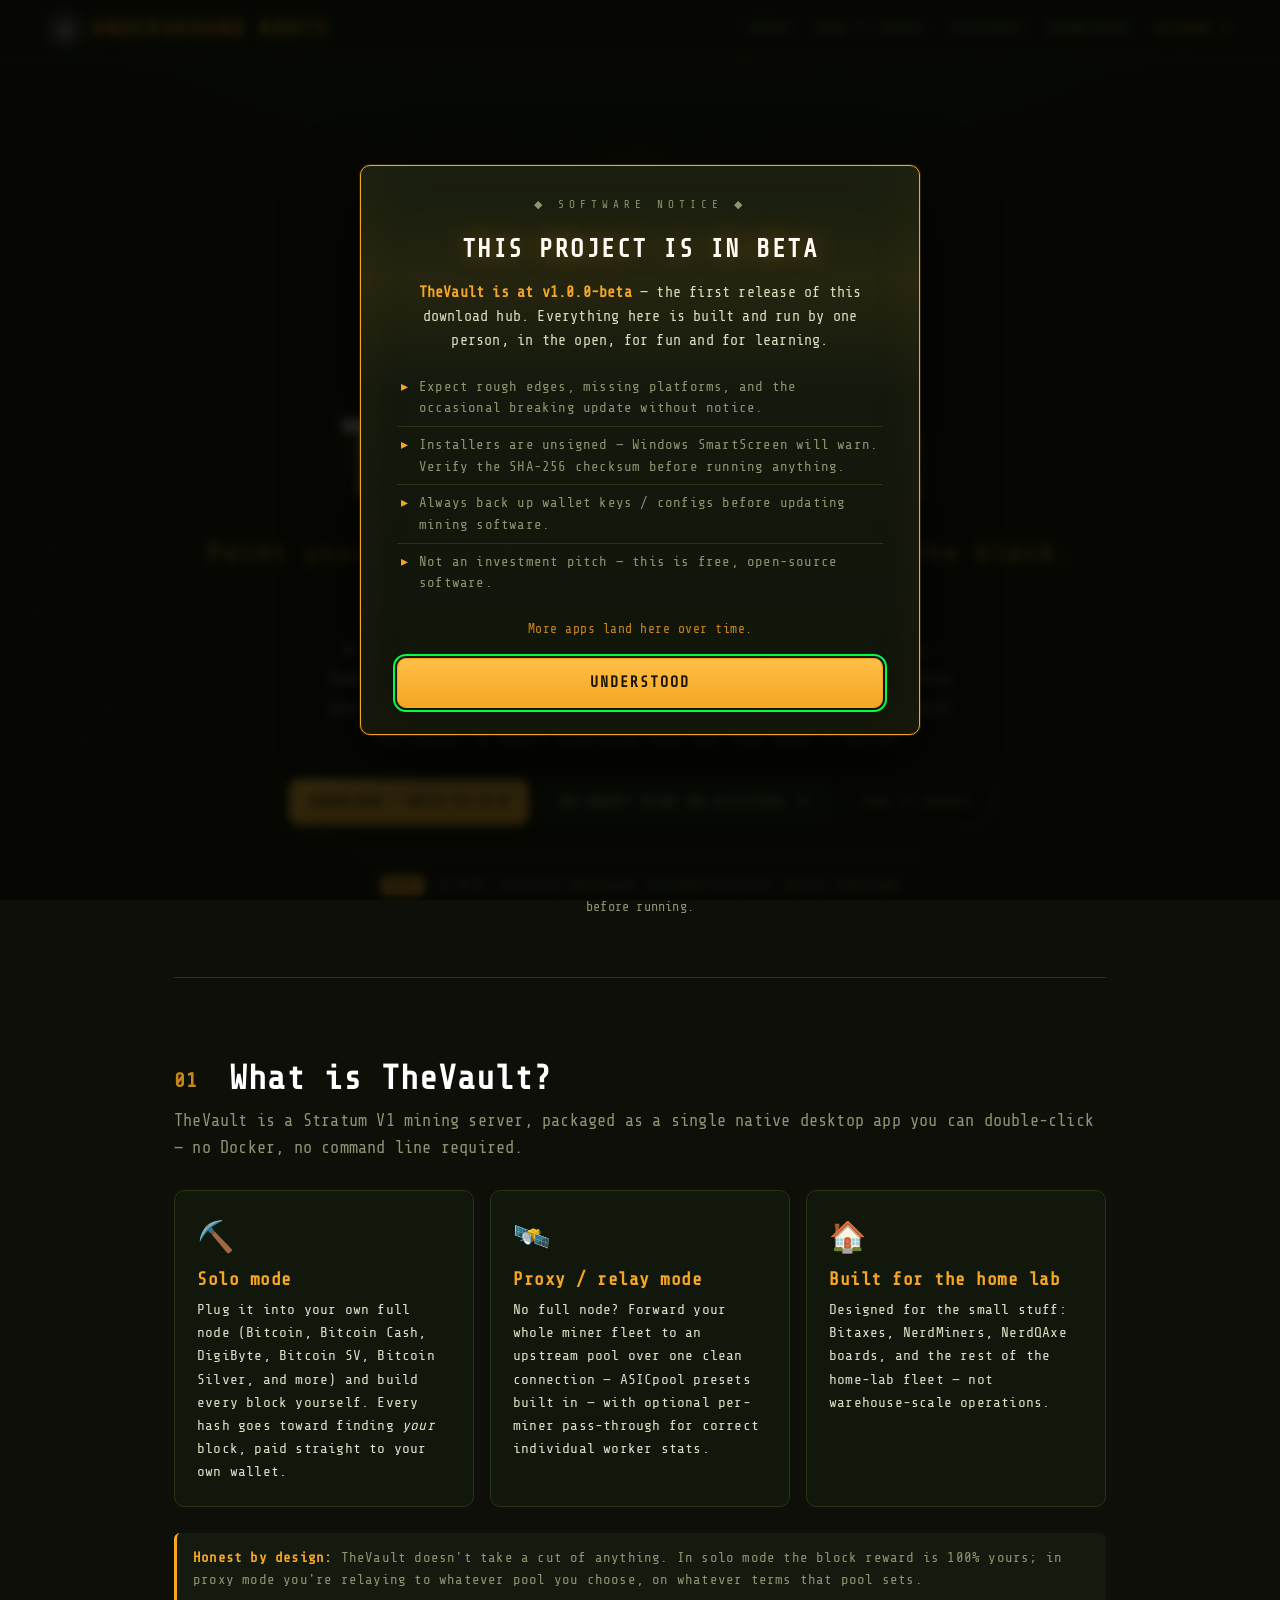
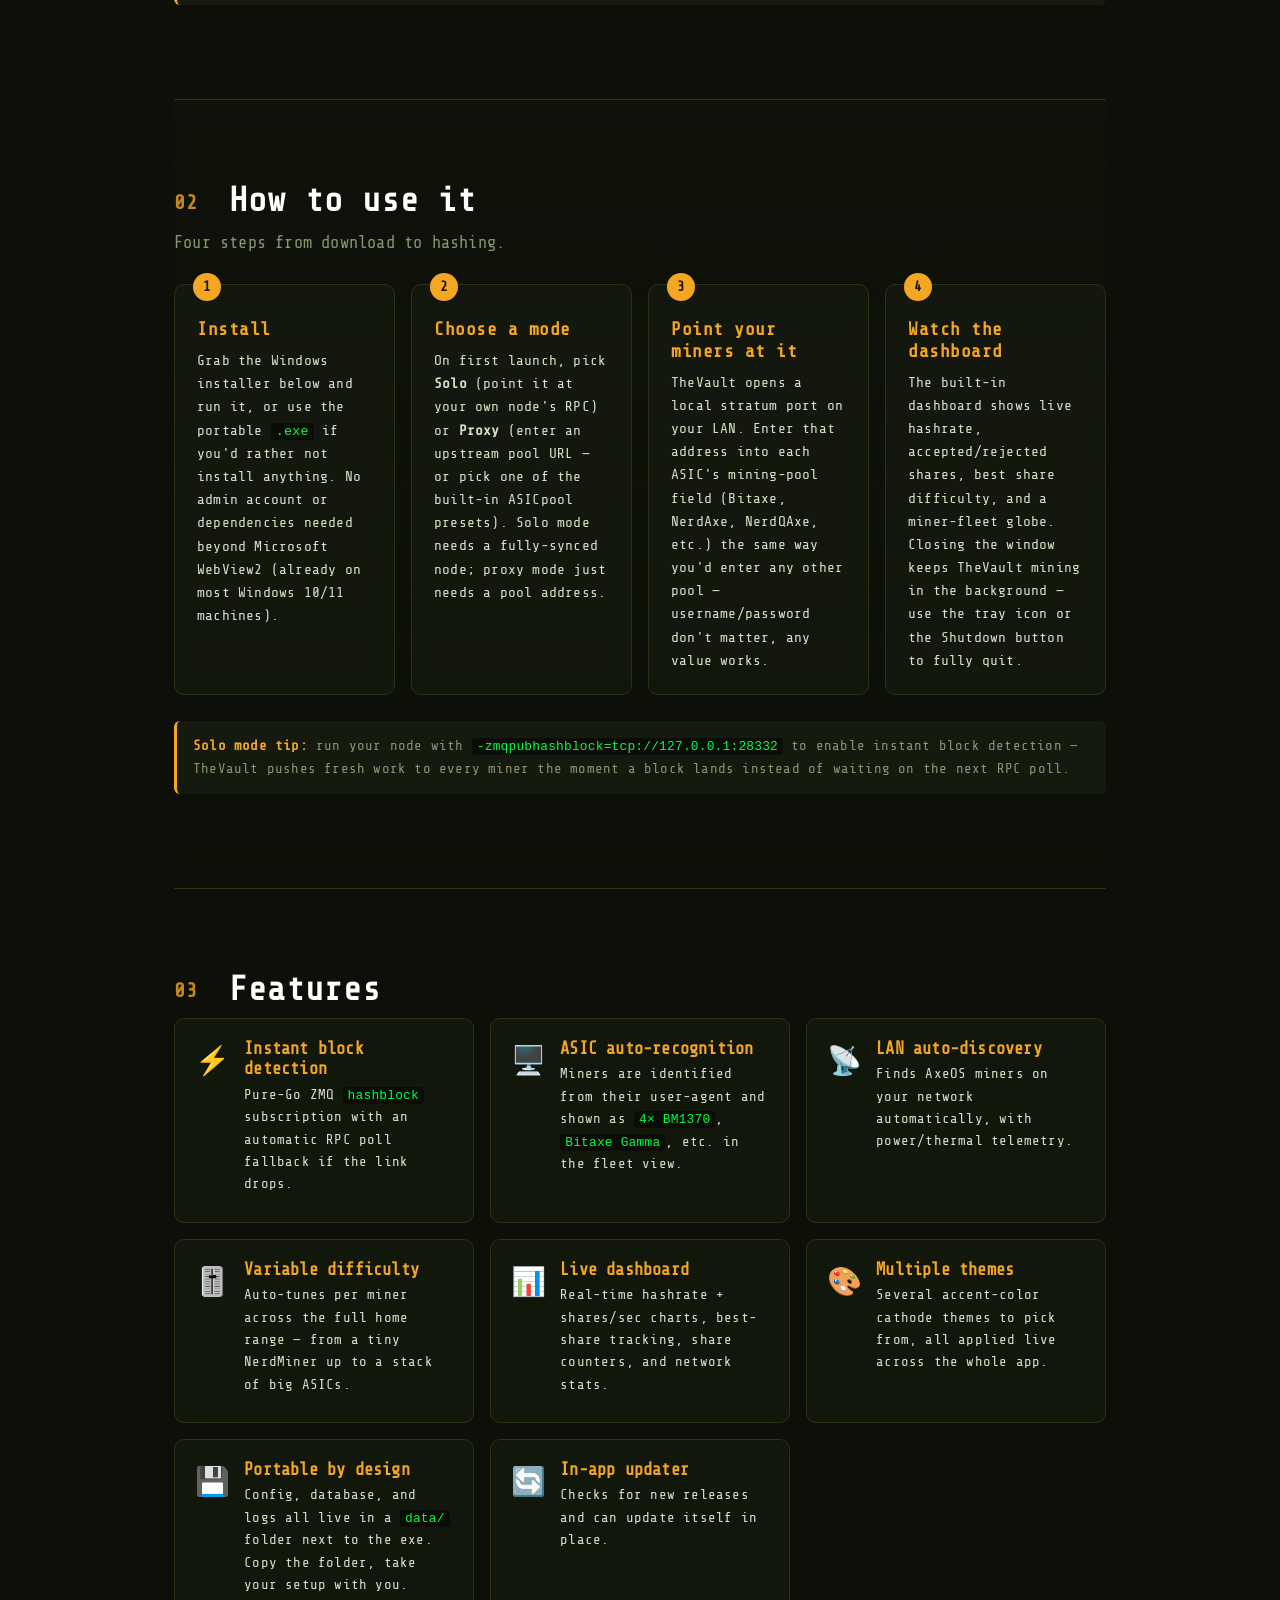
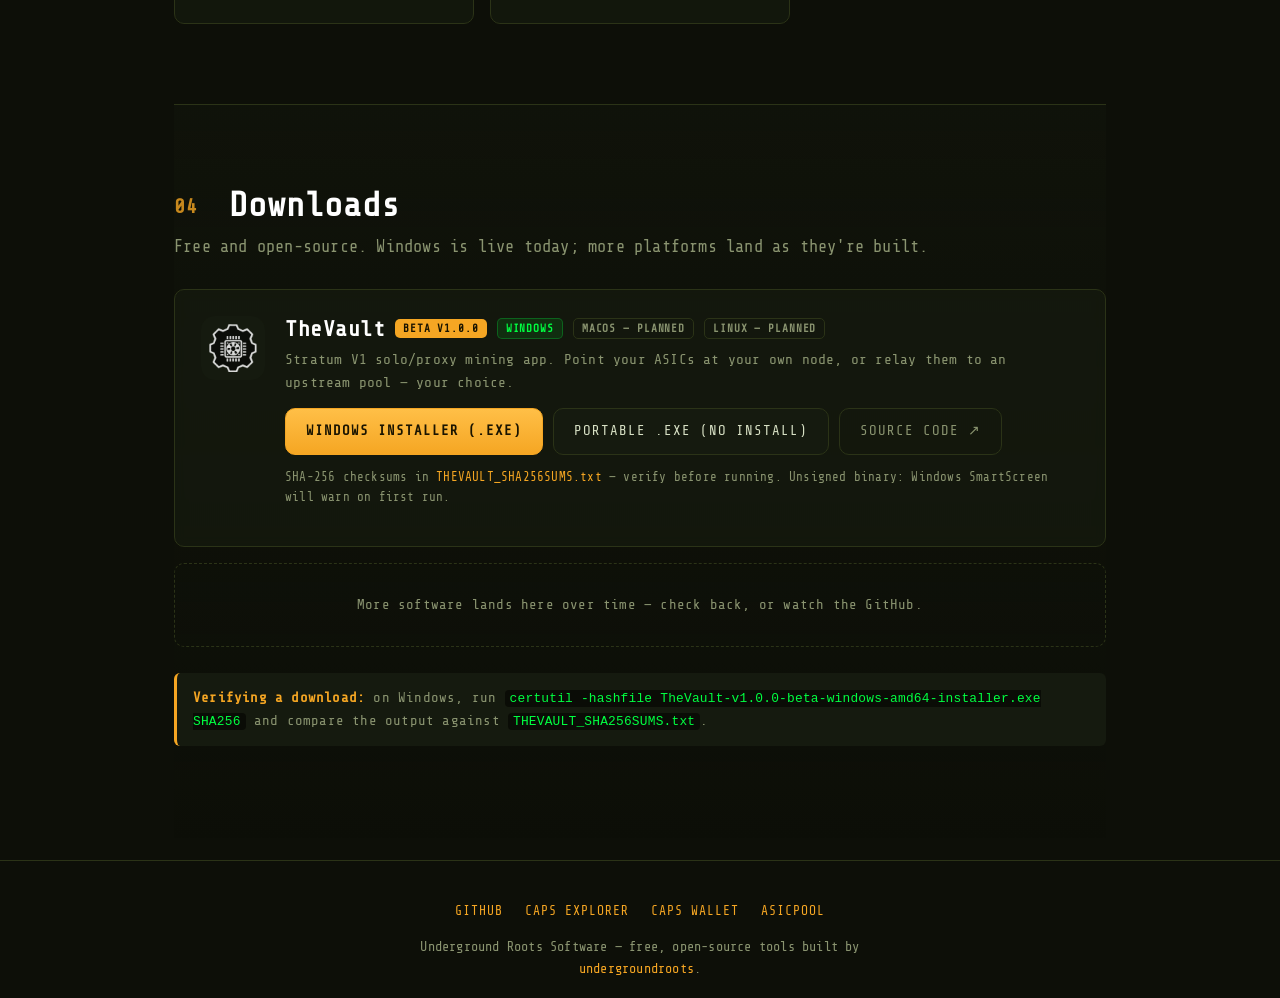
==== index.html @ bcfad276 "Add footer visit counter" ====
<!doctype html>
<html lang="en">
<head>
<meta charset="utf-8">
<meta name="viewport" content="width=device-width, initial-scale=1">
<meta name="color-scheme" content="dark">
<title>TheVault — Free Solo &amp; Proxy Bitcoin Mining Software | Underground Roots</title>
<meta name="description" content="TheVault is a free, open-source Stratum V1 mining app for Bitcoin, Bitcoin Cash, DigiByte &amp; more. Mine solo against your own node or relay to a pool — no fees, no custody. Windows download, Beta v1.0.0.">
<meta name="keywords" content="bitcoin mining software, solo mining app, stratum server, ASIC mining software, bitaxe mining pool, proxy mining, open source miner, TheVault, GoVault, Underground Roots">
<meta name="author" content="Shae Jones Thomson">
<meta name="robots" content="index, follow, max-image-preview:large">
<link rel="canonical" href="https://vault.undergroundroots.ca/">
<meta name="theme-color" content="#0d0f08">

<!-- Open Graph -->
<meta property="og:site_name" content="Underground Roots Software">
<meta property="og:title" content="TheVault — Free Solo &amp; Proxy Bitcoin Mining Software">
<meta property="og:description" content="Point your ASICs at your own node, or relay to an upstream pool. Free, open-source, no fees. Download for Windows — Beta v1.0.0.">
<meta property="og:type" content="website">
<meta property="og:url" content="https://vault.undergroundroots.ca/">
<meta property="og:image" content="https://vault.undergroundroots.ca/assets/thevault-logo.png">
<meta property="og:image:width" content="512">
<meta property="og:image:height" content="512">
<meta property="og:image:alt" content="TheVault app logo">
<meta property="og:locale" content="en_US">

<!-- Twitter -->
<meta name="twitter:card" content="summary">
<meta name="twitter:title" content="TheVault — Free Solo &amp; Proxy Bitcoin Mining Software">
<meta name="twitter:description" content="Point your ASICs at your own node, or relay to an upstream pool. Free, open-source, no fees. Beta v1.0.0.">
<meta name="twitter:image" content="https://vault.undergroundroots.ca/assets/thevault-logo.png">

<link rel="icon" type="image/x-icon" href="/assets/thevault-favicon.ico">
<link rel="apple-touch-icon" href="/assets/thevault-logo.png">
<link rel="stylesheet" href="/assets/style.css?v=202611162143">

<script type="application/ld+json">
{
  "@context": "https://schema.org",
  "@graph": [
    {
      "@type": "WebSite",
      "@id": "https://vault.undergroundroots.ca/#website",
      "url": "https://vault.undergroundroots.ca/",
      "name": "Underground Roots Software",
      "description": "Free, open-source desktop software built by Shae Jones Thomson.",
      "publisher": { "@id": "https://vault.undergroundroots.ca/#person" }
    },
    {
      "@type": "Person",
      "@id": "https://vault.undergroundroots.ca/#person",
      "name": "Shae Jones Thomson",
      "url": "https://github.com/ShaeOJ"
    },
    {
      "@type": "SoftwareApplication",
      "name": "TheVault",
      "applicationCategory": "UtilitiesApplication",
      "operatingSystem": "Windows",
      "softwareVersion": "1.0.0-beta",
      "description": "A free, open-source Stratum V1 mining server for solo or proxy Bitcoin-family mining. Point your ASICs at your own full node, or relay them to an upstream pool.",
      "url": "https://vault.undergroundroots.ca/#downloads",
      "downloadUrl": "https://vault.undergroundroots.ca/downloads/TheVault-v1.0.0-beta-windows-amd64-installer.exe",
      "image": "https://vault.undergroundroots.ca/assets/thevault-logo.png",
      "author": { "@id": "https://vault.undergroundroots.ca/#person" },
      "offers": {
        "@type": "Offer",
        "price": "0",
        "priceCurrency": "USD"
      }
    }
  ]
}
</script>
<style>
  /* ── Software-hub additions (app cards, version badges, platform pills) ── */
  .app-card {
    display: grid; grid-template-columns: auto 1fr; gap: 20px;
    background: rgba(21,26,15,.78); -webkit-backdrop-filter: blur(6px); backdrop-filter: blur(6px);
    border: 1px solid var(--line); border-radius: var(--radius); padding: 26px;
  }
  .app-card:hover { border-color: var(--amber); }
  .app-logo { width: 64px; height: 64px; border-radius: 14px; background: var(--panel); padding: 8px; }
  .app-head { display: flex; flex-wrap: wrap; align-items: center; gap: 10px; margin-bottom: 6px; }
  .app-head h3 { margin: 0; color: #fff; font-size: 22px; letter-spacing: .5px; }
  .badge { display: inline-block; font: 700 11px/1 var(--mono); letter-spacing: .08em; text-transform: uppercase;
    padding: 4px 8px; border-radius: 5px; }
  .badge-beta { color: #1a1400; background: var(--amber); }
  .badge-plat { color: var(--green); background: rgba(0,255,65,.1); border: 1px solid rgba(0,255,65,.25); }
  .badge-soon { color: var(--muted); background: transparent; border: 1px solid var(--line); }
  .app-tagline { color: var(--muted); font-size: 14.5px; margin: 0 0 14px; }
  .app-dl { display: flex; flex-wrap: wrap; gap: 10px; margin-bottom: 12px; }
  .app-meta { font-size: 12.5px; color: var(--muted); }
  .app-meta code { font-size: 11.5px; }
  .more-soon { text-align: center; color: var(--muted); font-size: 14px; padding: 30px 20px;
    border: 1px dashed var(--line); border-radius: var(--radius); }
  .steps-grid { display: grid; grid-template-columns: repeat(auto-fit, minmax(220px, 1fr)); gap: 16px; counter-reset: step; }
  .steps-grid .card { counter-increment: step; position: relative; padding-top: 34px; }
  .steps-grid .card::before {
    content: counter(step); position: absolute; top: -12px; left: 18px; width: 28px; height: 28px;
    border-radius: 50%; background: var(--amber); color: #1a1400; font: 700 14px/28px var(--mono);
    text-align: center;
  }
</style>
</head>
<body>
<canvas id="bgfx" aria-hidden="true"></canvas>
<div class="scanlines" aria-hidden="true"></div>

<header class="site-nav">
  <a class="brand" href="#top"><img src="/assets/thevault-logo.png" alt="" width="34" height="34"><span>UNDERGROUND ROOTS</span></a>
  <nav>
    <a href="#about">About</a>
    <a href="#howto">How it works</a>
    <a href="#features">Features</a>
    <a href="#downloads">Downloads</a>
    <a class="ext" href="https://github.com/ShaeOJ">GitHub ↗</a>
  </nav>
</header>

<main id="top">

  <section class="hero">
    <img class="hero-logo" src="/assets/thevault-logo.png" alt="TheVault logo" width="200" height="200">
    <h1>TheVault</h1>
    <p class="tag">Point your machinery at your own node. Keep the block. Keep the reward.</p>
    <p class="sub">A free, open-source desktop app for solo or proxy Bitcoin-family mining — no middlemen, no custody, no pool fees unless you want them. This is the first release on Underground Roots Software, a small download hub for the apps I build.</p>
    <div class="cta">
      <a class="btn primary" href="#downloads">Download — Beta v1.0.0</a>
      <a class="btn" href="https://asicpool.space">No node? Mine on ASICpool ↗</a>
      <a class="btn ghost" href="#howto">How it works</a>
    </div>
    <p class="honest"><span class="badge badge-beta">BETA</span>&nbsp; v1.0.0 — actively developed, unsigned binaries, verify checksums before running.</p>
  </section>

  <section id="about" class="band">
    <h2><span class="num">01</span> What is TheVault?</h2>
    <p class="lead">TheVault is a Stratum V1 mining server, packaged as a single native desktop app you can double-click — no Docker, no command line required.</p>
    <div class="pillars">
      <div class="card">
        <div class="ico">⛏️</div>
        <h3>Solo mode</h3>
        <p>Plug it into your own full node (Bitcoin, Bitcoin Cash, DigiByte, Bitcoin SV, Bitcoin Silver, and more) and build every block yourself. Every hash goes toward finding <i>your</i> block, paid straight to your own wallet.</p>
      </div>
      <div class="card">
        <div class="ico">🛰️</div>
        <h3>Proxy / relay mode</h3>
        <p>No full node? Forward your whole miner fleet to an upstream pool over one clean connection — ASICpool presets built in — with optional per-miner pass-through for correct individual worker stats.</p>
      </div>
      <div class="card">
        <div class="ico">🏠</div>
        <h3>Built for the home lab</h3>
        <p>Designed for the small stuff: Bitaxes, NerdMiners, NerdQAxe boards, and the rest of the home-lab fleet — not warehouse-scale operations.</p>
      </div>
    </div>
    <p class="note"><b>Honest by design:</b> TheVault doesn't take a cut of anything. In solo mode the block reward is 100% yours; in proxy mode you're relaying to whatever pool you choose, on whatever terms that pool sets.</p>
  </section>

  <section id="howto" class="band alt">
    <h2><span class="num">02</span> How to use it</h2>
    <p class="lead">Four steps from download to hashing.</p>
    <div class="steps-grid">
      <div class="card">
        <h3>Install</h3>
        <p>Grab the Windows installer below and run it, or use the portable <code>.exe</code> if you'd rather not install anything. No admin account or dependencies needed beyond Microsoft WebView2 (already on most Windows 10/11 machines).</p>
      </div>
      <div class="card">
        <h3>Choose a mode</h3>
        <p>On first launch, pick <b>Solo</b> (point it at your own node's RPC) or <b>Proxy</b> (enter an upstream pool URL — or pick one of the built-in ASICpool presets). Solo mode needs a fully-synced node; proxy mode just needs a pool address.</p>
      </div>
      <div class="card">
        <h3>Point your miners at it</h3>
        <p>TheVault opens a local stratum port on your LAN. Enter that address into each ASIC's mining-pool field (Bitaxe, NerdAxe, NerdQAxe, etc.) the same way you'd enter any other pool — username/password don't matter, any value works.</p>
      </div>
      <div class="card">
        <h3>Watch the dashboard</h3>
        <p>The built-in dashboard shows live hashrate, accepted/rejected shares, best share difficulty, and a miner-fleet globe. Closing the window keeps TheVault mining in the background — use the tray icon or the Shutdown button to fully quit.</p>
      </div>
    </div>
    <p class="note"><b>Solo mode tip:</b> run your node with <code>-zmqpubhashblock=tcp://127.0.0.1:28332</code> to enable instant block detection — TheVault pushes fresh work to every miner the moment a block lands instead of waiting on the next RPC poll.</p>
  </section>

  <section id="features" class="band">
    <h2><span class="num">03</span> Features</h2>
    <div class="dl-grid">
      <div class="dl"><div class="dl-ico">⚡</div><div><h3>Instant block detection</h3><p>Pure-Go ZMQ <code>hashblock</code> subscription with an automatic RPC poll fallback if the link drops.</p></div></div>
      <div class="dl"><div class="dl-ico">🖥️</div><div><h3>ASIC auto-recognition</h3><p>Miners are identified from their user-agent and shown as <code>4× BM1370</code>, <code>Bitaxe Gamma</code>, etc. in the fleet view.</p></div></div>
      <div class="dl"><div class="dl-ico">📡</div><div><h3>LAN auto-discovery</h3><p>Finds AxeOS miners on your network automatically, with power/thermal telemetry.</p></div></div>
      <div class="dl"><div class="dl-ico">🎚️</div><div><h3>Variable difficulty</h3><p>Auto-tunes per miner across the full home range — from a tiny NerdMiner up to a stack of big ASICs.</p></div></div>
      <div class="dl"><div class="dl-ico">📊</div><div><h3>Live dashboard</h3><p>Real-time hashrate + shares/sec charts, best-share tracking, share counters, and network stats.</p></div></div>
      <div class="dl"><div class="dl-ico">🎨</div><div><h3>Multiple themes</h3><p>Several accent-color cathode themes to pick from, all applied live across the whole app.</p></div></div>
      <div class="dl"><div class="dl-ico">💾</div><div><h3>Portable by design</h3><p>Config, database, and logs all live in a <code>data/</code> folder next to the exe. Copy the folder, take your setup with you.</p></div></div>
      <div class="dl"><div class="dl-ico">🔄</div><div><h3>In-app updater</h3><p>Checks for new releases and can update itself in place.</p></div></div>
    </div>
  </section>

  <section id="downloads" class="band alt">
    <h2><span class="num">04</span> Downloads</h2>
    <p class="lead">Free and open-source. Windows is live today; more platforms land as they're built.</p>

    <div class="app-card">
      <img class="app-logo" src="/assets/thevault-logo.png" alt="">
      <div>
        <div class="app-head">
          <h3>TheVault</h3>
          <span class="badge badge-beta">Beta v1.0.0</span>
          <span class="badge badge-plat">Windows</span>
          <span class="badge badge-soon">macOS — planned</span>
          <span class="badge badge-soon">Linux — planned</span>
        </div>
        <p class="app-tagline">Stratum V1 solo/proxy mining app. Point your ASICs at your own node, or relay them to an upstream pool — your choice.</p>
        <div class="app-dl">
          <a class="btn primary" href="/downloads/TheVault-v1.0.0-beta-windows-amd64-installer.exe">Windows Installer (.exe)</a>
          <a class="btn" href="/downloads/TheVault-v1.0.0-beta-windows-amd64-portable.exe">Portable .exe (no install)</a>
          <a class="btn ghost" href="https://github.com/ShaeOJ/GoVault">Source code ↗</a>
        </div>
        <p class="app-meta">SHA-256 checksums in <a href="/downloads/THEVAULT_SHA256SUMS.txt">THEVAULT_SHA256SUMS.txt</a> — verify before running. Unsigned binary: Windows SmartScreen will warn on first run.</p>
      </div>
    </div>

    <div class="more-soon" style="margin-top:16px;">More software lands here over time — check back, or watch the GitHub.</div>

    <p class="note"><b>Verifying a download:</b> on Windows, run <code>certutil -hashfile TheVault-v1.0.0-beta-windows-amd64-installer.exe SHA256</code> and compare the output against <code>THEVAULT_SHA256SUMS.txt</code>.</p>
  </section>

</main>

<footer class="site-foot">
  <div class="foot-links">
    <a href="https://github.com/ShaeOJ">GitHub</a>
    <a href="https://caps.undergroundroots.ca">Caps Explorer</a>
    <a href="https://wallet.undergroundroots.ca">Caps Wallet</a>
    <a href="https://asicpool.space">ASICpool</a>
  </div>
  <p>Underground Roots Software — free, open-source tools built by <a href="https://undergroundroots.ca">undergroundroots</a>.</p>
  <p class="muted" id="visitCount" style="font-size:12px; margin-top:6px;">&bull;</p>
</footer>
<script src="/assets/bgfx.js?v=202611162143" defer></script>
<script src="/assets/beta-notice.js?v=202611162143" defer></script>
<script src="/assets/asicpool-notice.js?v=202611162143" defer></script>
<script src="/assets/visit-counter.js?v=202611172238" defer></script>
</body>
</html>
---- assets/style.css ----
@font-face {
  font-family: 'Share Tech Mono';
  src: url('/assets/sharetechmono.woff2') format('woff2');
  font-weight: 400; font-style: normal; font-display: swap;
}

:root {
  --bg: #0d0f08;
  --bg2: #11140b;
  --panel: #151a0f;
  --line: #2b3317;
  --fg: #d7e0c4;
  --muted: #8a9470;
  --amber: #f5a623;
  --amber-dim: #c9861b;
  --accent-rgb: 245, 166, 35; /* drives the #bgfx lattice tint */
  --green: #00ff41;
  --radius: 10px;
  --mono: 'Share Tech Mono', ui-monospace, 'Cascadia Code', Consolas, monospace;
}

* { box-sizing: border-box; }
html { scroll-behavior: smooth; }
body {
  margin: 0;
  /* base colour only — the gradient wash lives on ::before UNDER #bgfx so the
     lattice animation stays visible across the whole page */
  background: var(--bg);
  color: var(--fg);
  font-family: var(--mono);
  line-height: 1.6;
  letter-spacing: .2px;
  -webkit-font-smoothing: antialiased;
}
a { color: var(--amber); text-decoration: none; }
a:hover { color: var(--amber-dim); text-decoration: underline; }
code { color: var(--green); background: #0a0c06; padding: 1px 5px; border-radius: 4px; font-size: .92em; }
h1, h2, h3 { line-height: 1.2; }

/* gradient wash sits UNDER the lattice canvas */
body::before {
  content: ""; position: fixed; inset: 0; z-index: -1; pointer-events: none;
  background: radial-gradient(1100px 600px at 50% -200px, #1a2010 0%, transparent 70%);
}

/* background FX lattice (drifting nodes + hash pulses + block builds) */
#bgfx { position: fixed; inset: 0; width: 100%; height: 100%; z-index: 0; pointer-events: none; }

/* page sections sit above the canvas; keep their fills translucent so the
   lattice reads through the whole page rather than only behind the nav */
.site-nav, main { position: relative; z-index: 1; }

/* faint CRT scanlines */
.scanlines {
  position: fixed; inset: 0; pointer-events: none; z-index: 2; opacity: .35;
  background: repeating-linear-gradient(to bottom, rgba(0,0,0,0) 0 2px, rgba(0,0,0,.25) 2px 3px);
  mix-blend-mode: multiply;
}

/* nav */
.site-nav {
  position: sticky; top: 0; z-index: 3;
  display: flex; align-items: center; justify-content: space-between;
  gap: 18px; padding: 12px clamp(16px, 5vw, 48px);
  background: rgba(13,15,8,.82); backdrop-filter: blur(8px);
  border-bottom: 1px solid var(--line);
}
.brand { display: flex; align-items: center; gap: 10px; color: var(--amber); font-size: 20px; font-weight: 700; letter-spacing: 3px; }
.brand:hover { text-decoration: none; }
.site-nav nav { display: flex; gap: clamp(10px, 2vw, 26px); flex-wrap: wrap; font-size: 14px; }
.site-nav nav a { color: var(--muted); letter-spacing: 1px; text-transform: uppercase; }
.site-nav nav a:hover { color: var(--green); text-decoration: none; }
.site-nav .ext { color: var(--amber); }

main { max-width: 980px; margin: 0 auto; padding: 0 clamp(16px, 5vw, 24px); position: relative; z-index: 1; }

/* hero */
.hero { text-align: center; padding: clamp(48px, 10vw, 110px) 0 60px; }
.hero-logo { width: clamp(140px, 30vw, 210px); height: auto; filter: drop-shadow(0 0 24px rgba(245,166,35,.35)); animation: float 6s ease-in-out infinite; }
@keyframes float { 0%,100% { transform: translateY(0); } 50% { transform: translateY(-10px); } }
.hero h1 { font-size: clamp(52px, 13vw, 104px); margin: 14px 0 0; letter-spacing: clamp(6px, 3vw, 20px); color: #fff; text-shadow: 0 0 30px rgba(245,166,35,.45); }
.hero .tag { font-size: clamp(18px, 4vw, 26px); color: var(--amber); margin: 6px 0 20px; letter-spacing: 2px; }
.hero .sub { max-width: 640px; margin: 0 auto 28px; color: var(--fg); font-size: clamp(15px, 2.4vw, 18px); }
.hero .sub b { color: var(--green); }
.cta { display: flex; flex-wrap: wrap; gap: 12px; justify-content: center; }
.hero .honest { max-width: 560px; margin: 30px auto 0; color: var(--muted); font-size: 13.5px; border-top: 1px solid var(--line); padding-top: 18px; }
.hero .honest b { color: var(--amber); }

.btn {
  display: inline-block; padding: 11px 20px; border: 1px solid var(--line);
  border-radius: var(--radius); color: var(--fg); background: var(--panel);
  letter-spacing: 1px; font-size: 14px; text-transform: uppercase; transition: .15s;
}
.btn:hover { border-color: var(--amber); color: var(--amber); text-decoration: none; transform: translateY(-1px); }
.btn.primary { background: linear-gradient(180deg, #ffbf47, var(--amber)); color: #1a1400; border-color: var(--amber); font-weight: 700; }
.btn.primary:hover { color: #1a1400; box-shadow: 0 0 22px rgba(245,166,35,.4); }
.btn.ghost { background: transparent; color: var(--muted); }

/* bands */
.band { padding: clamp(44px, 8vw, 80px) 0; border-top: 1px solid var(--line); }
.band.alt { background: linear-gradient(180deg, rgba(17,20,11,.72), transparent); }
.band h2 { font-size: clamp(24px, 5vw, 34px); color: #fff; margin: 0 0 8px; letter-spacing: 1px; }
.band h2 .num { color: var(--amber); font-size: .6em; margin-right: 12px; vertical-align: middle; opacity: .8; }
.lead { color: var(--muted); font-size: 17px; margin: 0 0 28px; }

/* pillars */
.pillars { display: grid; grid-template-columns: repeat(auto-fit, minmax(230px, 1fr)); gap: 16px; }
.card { background: rgba(21,26,15,.78); -webkit-backdrop-filter: blur(6px); backdrop-filter: blur(6px); border: 1px solid var(--line); border-radius: var(--radius); padding: 22px; transition: .15s; }
.card:hover { border-color: var(--amber); transform: translateY(-3px); box-shadow: 0 10px 30px rgba(0,0,0,.4); }
.card .ico { font-size: 30px; margin-bottom: 8px; }
.card h3 { margin: 0 0 8px; color: var(--amber); font-size: 18px; letter-spacing: .5px; }
.card p { margin: 0; color: var(--fg); font-size: 14.5px; }
.note { margin-top: 26px; color: var(--muted); font-size: 14px; background: var(--panel); border-left: 3px solid var(--amber); border-radius: 6px; padding: 14px 16px; }
.note b { color: var(--amber); }

/* specs table */
.table-wrap { overflow-x: auto; }
table.specs { width: 100%; border-collapse: collapse; font-size: 15px; }
table.specs th, table.specs td { text-align: left; padding: 12px 14px; border-bottom: 1px solid var(--line); }
table.specs th { color: var(--amber); font-weight: 400; width: 38%; white-space: nowrap; }
table.specs td { color: var(--fg); }
table.specs tr:hover td, table.specs tr:hover th { background: rgba(245,166,35,.05); }

/* steps */
.step { margin-bottom: 30px; }
.step h3 { color: var(--green); font-size: 20px; margin: 0 0 8px; letter-spacing: .5px; }
.step p { margin: 0 0 12px; }
.step .hint { color: var(--muted); font-size: 14px; }
pre { background: #090b05; border: 1px solid var(--line); border-radius: var(--radius); padding: 16px; overflow-x: auto; margin: 0 0 12px; }
pre code { background: none; color: var(--green); padding: 0; font-size: 13.5px; line-height: 1.7; }

/* downloads */
.dl-grid { display: grid; grid-template-columns: repeat(auto-fit, minmax(240px, 1fr)); gap: 16px; }
.dl { display: flex; gap: 14px; align-items: flex-start; background: rgba(21,26,15,.78); -webkit-backdrop-filter: blur(6px); backdrop-filter: blur(6px); border: 1px solid var(--line); border-radius: var(--radius); padding: 20px; color: var(--fg); transition: .15s; }
.dl:hover { border-color: var(--amber); text-decoration: none; transform: translateY(-3px); box-shadow: 0 10px 30px rgba(0,0,0,.4); }
.dl-ico { font-size: 28px; }
.dl h3 { margin: 0 0 4px; color: var(--amber); font-size: 17px; }
.dl p { margin: 0 0 6px; font-size: 14px; color: var(--fg); }
.dl-meta { color: var(--muted); font-size: 12.5px; word-break: break-all; }

/* footer */
.site-foot { position: relative; z-index: 1; border-top: 1px solid var(--line); margin-top: 20px; padding: 40px clamp(16px, 5vw, 48px); text-align: center; color: var(--muted); font-size: 13.5px; }
.foot-links { display: flex; gap: 22px; justify-content: center; flex-wrap: wrap; margin-bottom: 14px; }
.foot-links a { color: var(--amber); text-transform: uppercase; letter-spacing: 1px; font-size: 13px; }
.site-foot p { margin: 0; max-width: 560px; margin-inline: auto; }

@media (prefers-reduced-motion: reduce) { .hero-logo { animation: none; } * { scroll-behavior: auto; } }

/* ── Ministry bulletin: BETA notice ───────────────────────────────────────
   Modal shown once per visitor (localStorage), warning that CAPS is still
   under active development. Same reactor-screen language as the rest of the
   site: scanline sweep, amber HUD, mono type. */
.beta-overlay {
  position: fixed; inset: 0; z-index: 9999;
  display: flex; align-items: center; justify-content: center;
  padding: 20px;
  background: rgba(5, 7, 3, .82);
  -webkit-backdrop-filter: blur(5px); backdrop-filter: blur(5px);
  opacity: 0; transition: opacity .3s ease;
}
.beta-overlay.show { opacity: 1; }

.beta-box {
  position: relative; overflow: hidden;
  width: min(560px, 100%); max-height: 88vh; overflow-y: auto;
  padding: 30px clamp(20px, 5vw, 36px) 26px;
  background: linear-gradient(180deg, #161c0f, #10140a);
  border: 1px solid var(--amber); border-radius: var(--radius);
  box-shadow: 0 0 0 1px rgba(245,166,35,.15), 0 24px 70px rgba(0,0,0,.7),
              inset 0 0 60px rgba(245,166,35,.05);
  animation: betaIn .45s cubic-bezier(.2,.7,.3,1) both;
  text-align: center;
}
@keyframes betaIn {
  from { opacity: 0; transform: translateY(14px) scale(.97); }
  to   { opacity: 1; transform: none; }
}

/* slow scanline sweep across the panel */
.beta-scan { position: absolute; inset: 0; pointer-events: none; overflow: hidden; }
.beta-scan::after {
  content: ""; position: absolute; left: 0; right: 0; height: 40%;
  background: linear-gradient(180deg, transparent, rgba(245,166,35,.07), transparent);
  animation: betaSweep 3s linear infinite;
}
@keyframes betaSweep { from { top: -40%; } to { top: 100%; } }

.beta-eyebrow {
  font-size: 11px; letter-spacing: 5px; text-transform: uppercase;
  color: var(--muted); margin-bottom: 14px;
}
.beta-title {
  font-size: clamp(19px, 4vw, 25px); line-height: 1.25; color: #fff;
  letter-spacing: 1.5px; margin-bottom: 14px;
  text-shadow: 0 0 26px rgba(245,166,35,.45);
}
.beta-lede { font-size: 15px; color: var(--fg); line-height: 1.6; margin-bottom: 16px; }
.beta-lede b { color: var(--amber); }

.beta-list {
  list-style: none; padding: 0; margin: 0 0 18px;
  text-align: left; font-size: 14px; line-height: 1.55;
}
.beta-list li {
  position: relative; padding: 7px 0 7px 22px;
  border-bottom: 1px solid var(--line); color: var(--muted);
}
.beta-list li:last-child { border-bottom: 0; }
.beta-list li::before { content: "\25B8"; position: absolute; left: 4px; color: var(--amber); }
.beta-list b { color: var(--green); }

.beta-foot { font-size: 13px; color: var(--amber-dim); letter-spacing: .5px; margin-bottom: 18px; }

.beta-btn {
  width: 100%; cursor: pointer; font: inherit; font-size: 15px; font-weight: 700;
  letter-spacing: 2px; text-transform: uppercase;
  padding: 12px 18px; border-radius: 9px;
  border: 1px solid var(--amber);
  background: linear-gradient(180deg, #ffbf47, var(--amber)); color: #1a1400;
  transition: box-shadow .15s, transform .06s;
}
.beta-btn:hover { box-shadow: 0 0 22px rgba(245,166,35,.45); }
.beta-btn:active { transform: translateY(1px); }
.beta-btn:focus-visible { outline: 2px solid var(--green); outline-offset: 2px; }

@media (prefers-reduced-motion: reduce) {
  .beta-box { animation: none; }
  .beta-scan::after { animation: none; }
  .beta-overlay { transition: none; }
}

/* ── Bottlecaps Sidechain Snapshot Showcase ─────────────────────────────── */
.cap-showcase-tray {
  display: grid;
  grid-template-columns: repeat(auto-fit, minmax(170px, 1fr));
  gap: 14px;
  margin: 22px 0 16px;
}
.cap-sample-card {
  background: rgba(16, 20, 11, 0.88);
  border: 1.5px solid var(--line);
  border-radius: var(--radius);
  padding: 14px 10px;
  text-align: center;
  transition: transform 0.2s ease, border-color 0.2s, box-shadow 0.2s;
  display: flex;
  flex-direction: column;
  align-items: center;
  justify-content: space-between;
  position: relative;
  overflow: hidden;
}
.cap-sample-card:hover {
  transform: translateY(-4px) scale(1.02);
  border-color: var(--amber);
  box-shadow: 0 10px 28px rgba(0,0,0,0.6);
}
.cap-sample-card.tier-1 { border-color: rgba(139, 139, 139, 0.4); }
.cap-sample-card.tier-2 { border-color: rgba(205, 127, 50, 0.5); }
.cap-sample-card.tier-3 { border-color: rgba(0, 229, 255, 0.6); box-shadow: 0 0 16px rgba(0, 229, 255, 0.18); }
.cap-sample-card.tier-4 { border-color: rgba(255, 215, 0, 0.7); box-shadow: 0 0 20px rgba(255, 215, 0, 0.22); }
.cap-sample-card.tier-5 { border-color: rgba(224, 64, 251, 0.85); box-shadow: 0 0 24px rgba(224, 64, 251, 0.28); }

.cap-sample-canvas-wrap {
  width: 120px;
  height: 120px;
  margin: 6px auto;
  display: flex;
  align-items: center;
  justify-content: center;
}
.cap-sample-canvas-wrap canvas {
  width: 120px;
  height: 120px;
  border-radius: 50%;
  filter: drop-shadow(0 4px 12px rgba(0,0,0,0.7));
}
.cap-sample-badge {
  display: inline-block;
  padding: 3px 8px;
  border-radius: 9999px;
  font-size: 11px;
  font-weight: 700;
  text-transform: uppercase;
  letter-spacing: 0.05em;
  margin-bottom: 4px;
}
.cap-sample-badge.t1 { color: #8b8b8b; background: rgba(139, 139, 139, 0.15); border: 1px solid rgba(139,139,139,0.3); }
.cap-sample-badge.t2 { color: #cd7f32; background: rgba(205, 127, 50, 0.15); border: 1px solid rgba(205,127,50,0.3); }
.cap-sample-badge.t3 { color: #00e5ff; background: rgba(0, 229, 255, 0.15); border: 1px solid rgba(0,229,255,0.4); text-shadow: 0 0 8px rgba(0,229,255,0.5); }
.cap-sample-badge.t4 { color: #ffd700; background: rgba(255, 215, 0, 0.15); border: 1px solid rgba(255,215,0,0.4); text-shadow: 0 0 8px rgba(255,215,0,0.5); }
.cap-sample-badge.t5 { color: #e040fb; background: rgba(224, 64, 251, 0.18); border: 1px solid rgba(224,64,251,0.5); text-shadow: 0 0 10px rgba(224,64,251,0.7); }

.cap-sample-title { font-weight: 700; font-size: 13px; color: var(--fg); margin: 2px 0; }
.cap-sample-serial { font-size: 11px; color: var(--amber); font-weight: 700; }
.cap-sample-sub { font-size: 10.5px; color: var(--muted); margin-top: 2px; }

/* ── Android Sideloading & Installation Guide ───────────────────────────── */
.android-box {
  background: rgba(21, 26, 15, 0.88);
  border: 1px solid var(--amber);
  border-radius: var(--radius);
  padding: 24px clamp(16px, 4vw, 32px);
  margin: 30px 0;
  box-shadow: 0 0 30px rgba(245, 166, 35, 0.1);
}
.android-header {
  display: flex;
  align-items: center;
  gap: 14px;
  margin-bottom: 16px;
  flex-wrap: wrap;
}
.android-header h3 {
  margin: 0;
  font-size: clamp(20px, 4vw, 24px);
  color: #fff;
}
.android-tag {
  background: rgba(0, 255, 65, 0.12);
  color: var(--green);
  border: 1px solid rgba(0, 255, 65, 0.35);
  padding: 3px 10px;
  border-radius: 9999px;
  font-size: 11px;
  font-weight: 700;
  letter-spacing: 0.05em;
}
.sideload-list {
  list-style: none;
  padding: 0;
  margin: 18px 0;
  display: grid;
  gap: 12px;
}
.sideload-step {
  display: flex;
  gap: 14px;
  align-items: flex-start;
  background: rgba(10, 12, 6, 0.6);
  border: 1px solid var(--line);
  border-radius: 8px;
  padding: 12px 16px;
}
.sideload-num {
  width: 28px;
  height: 28px;
  border-radius: 50%;
  background: var(--amber);
  color: #1a1400;
  font-weight: 800;
  display: flex;
  align-items: center;
  justify-content: center;
  flex-shrink: 0;
  font-size: 13px;
}
.sideload-text {
  flex: 1;
  font-size: 14px;
  line-height: 1.5;
  color: var(--fg);
}
.sideload-text b { color: var(--amber); }
.sha-box {
  background: #090b05;
  border: 1px solid var(--line);
  border-radius: 6px;
  padding: 10px 14px;
  font-size: 12px;
  word-break: break-all;
  color: var(--green);
  margin-top: 12px;
  display: flex;
  align-items: center;
  gap: 8px;
}
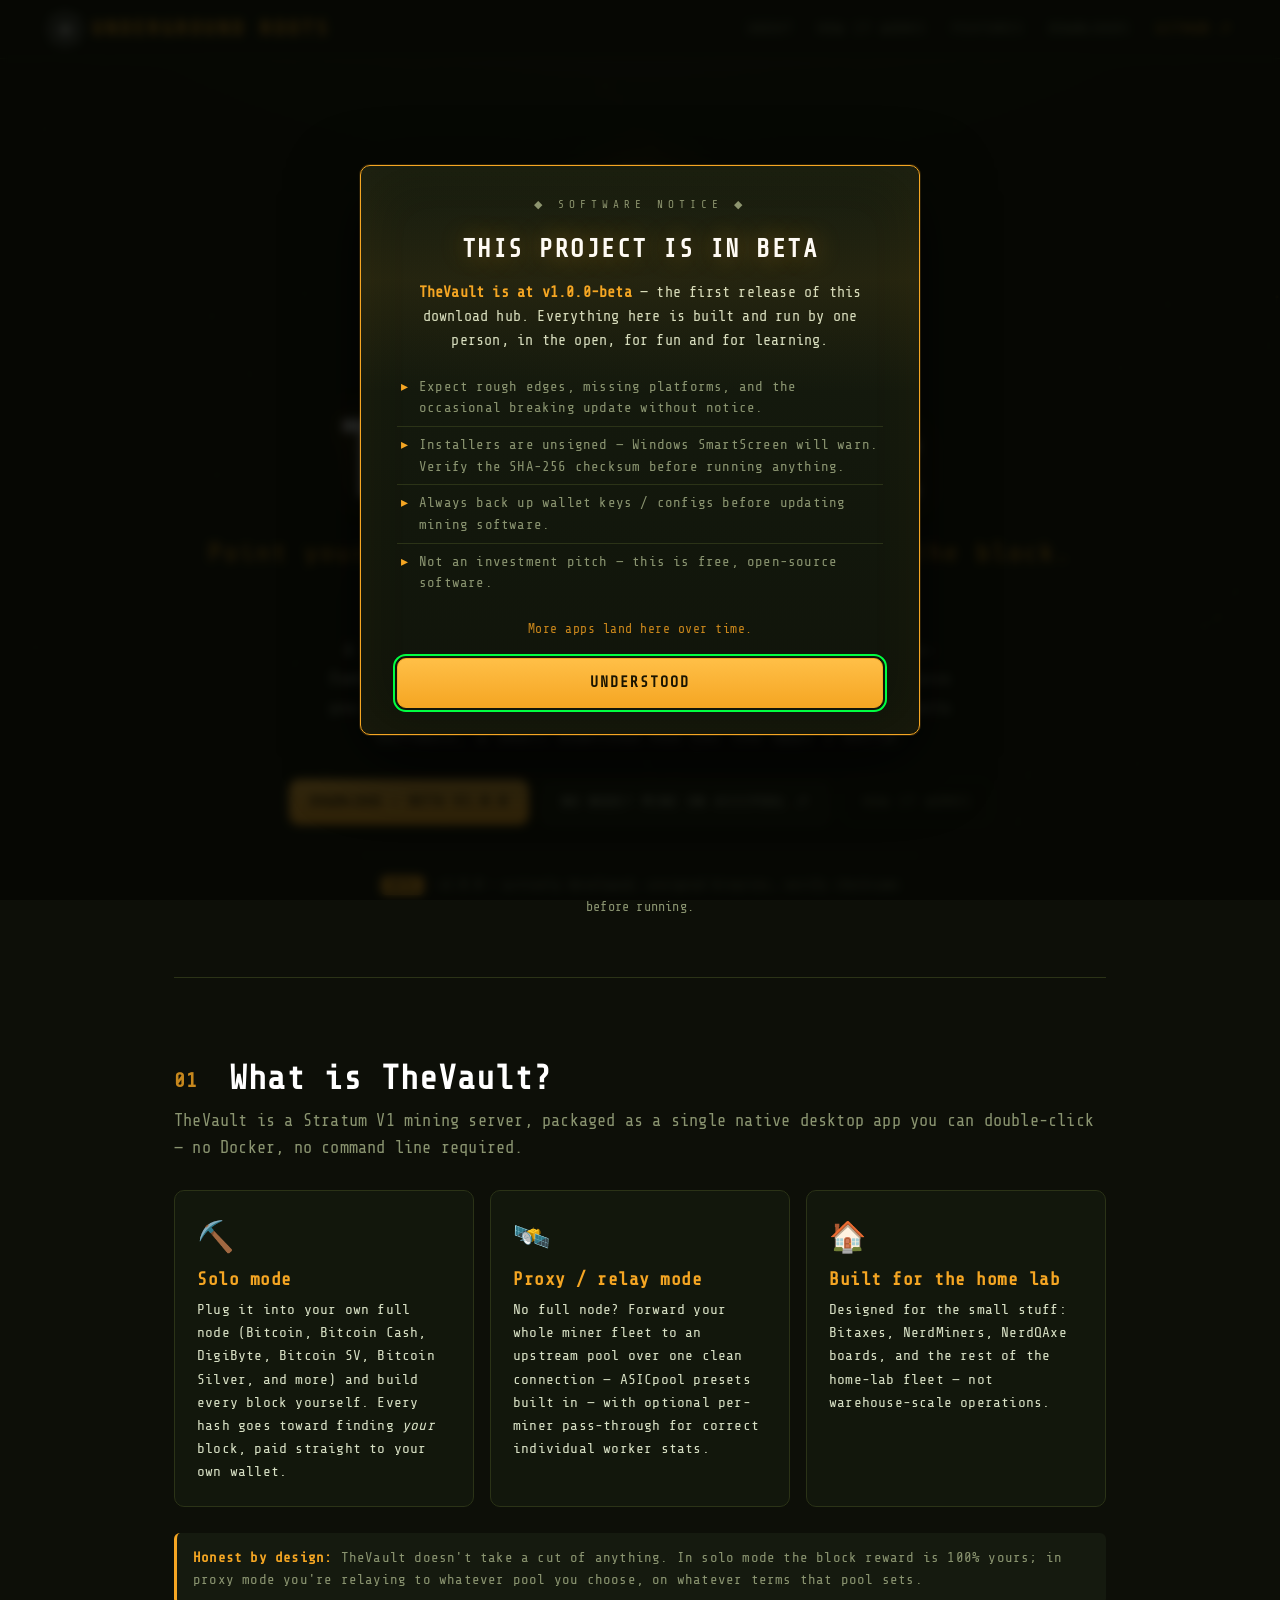
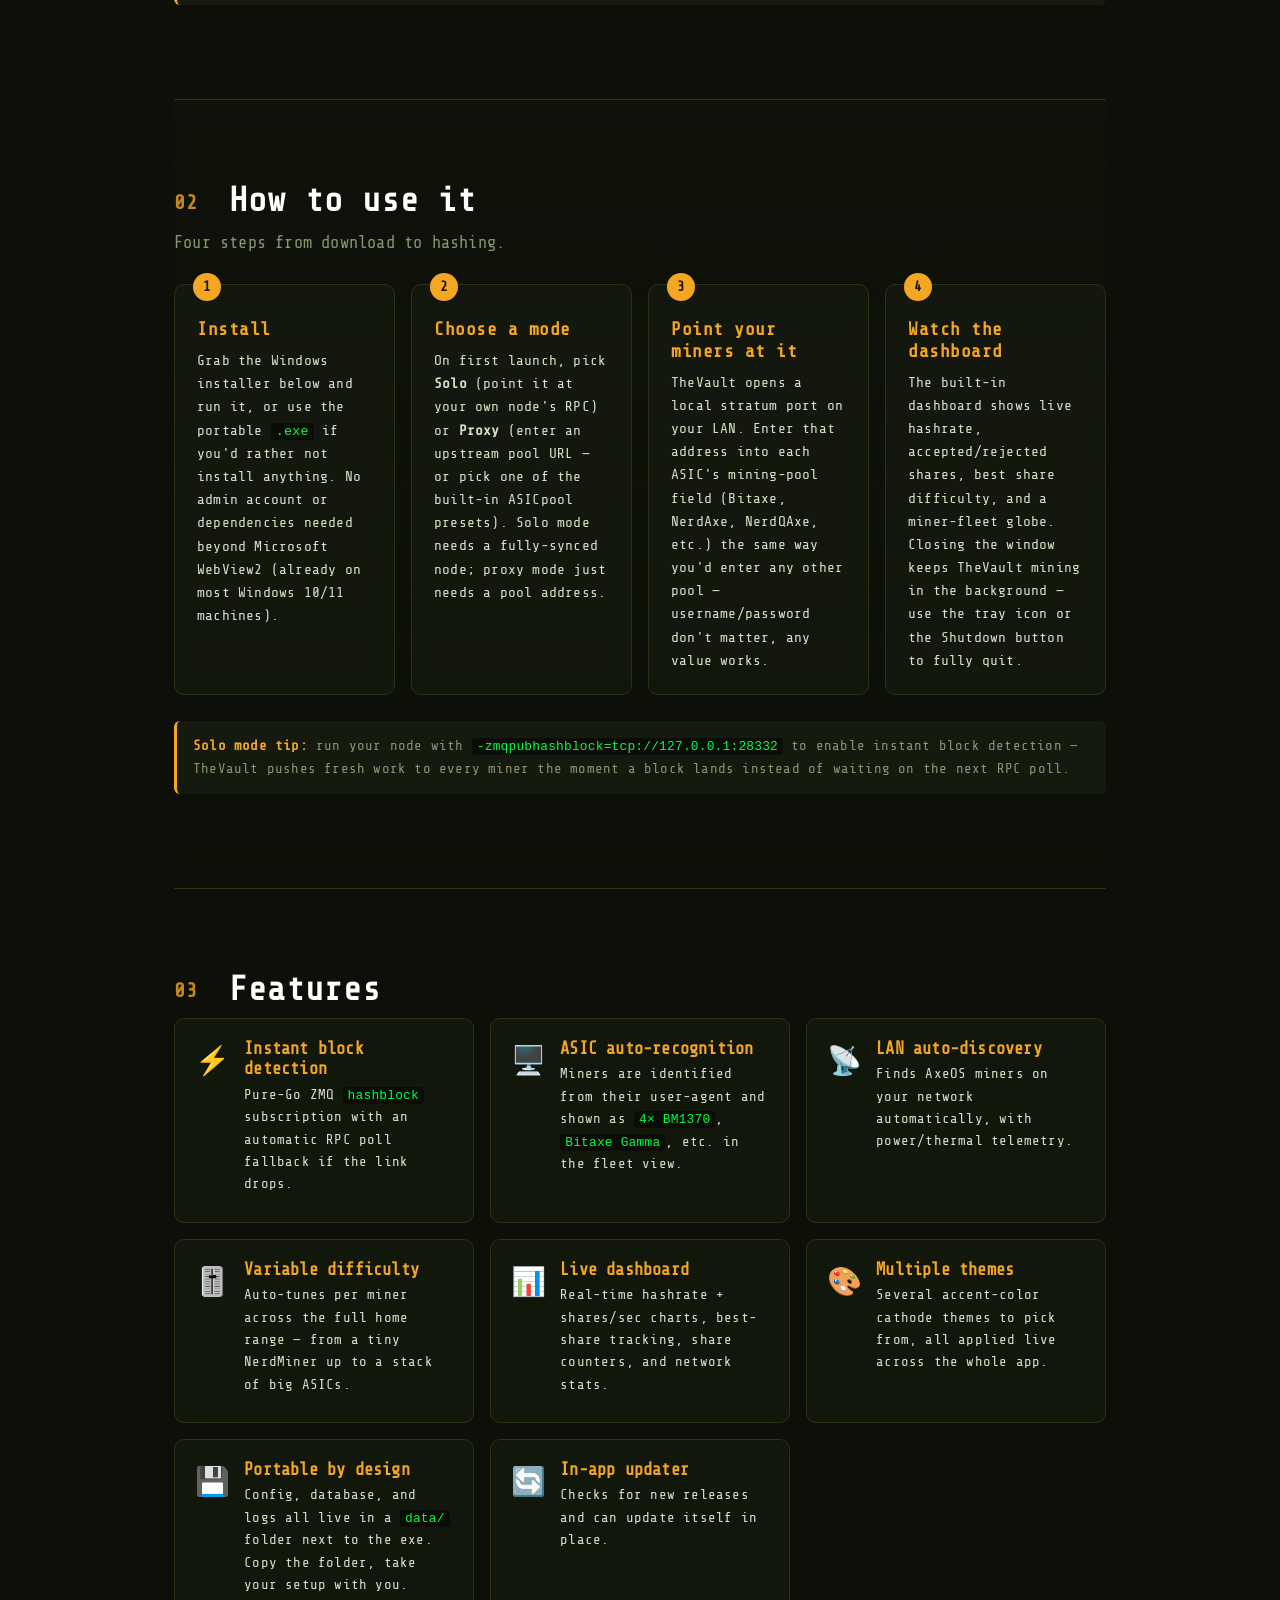
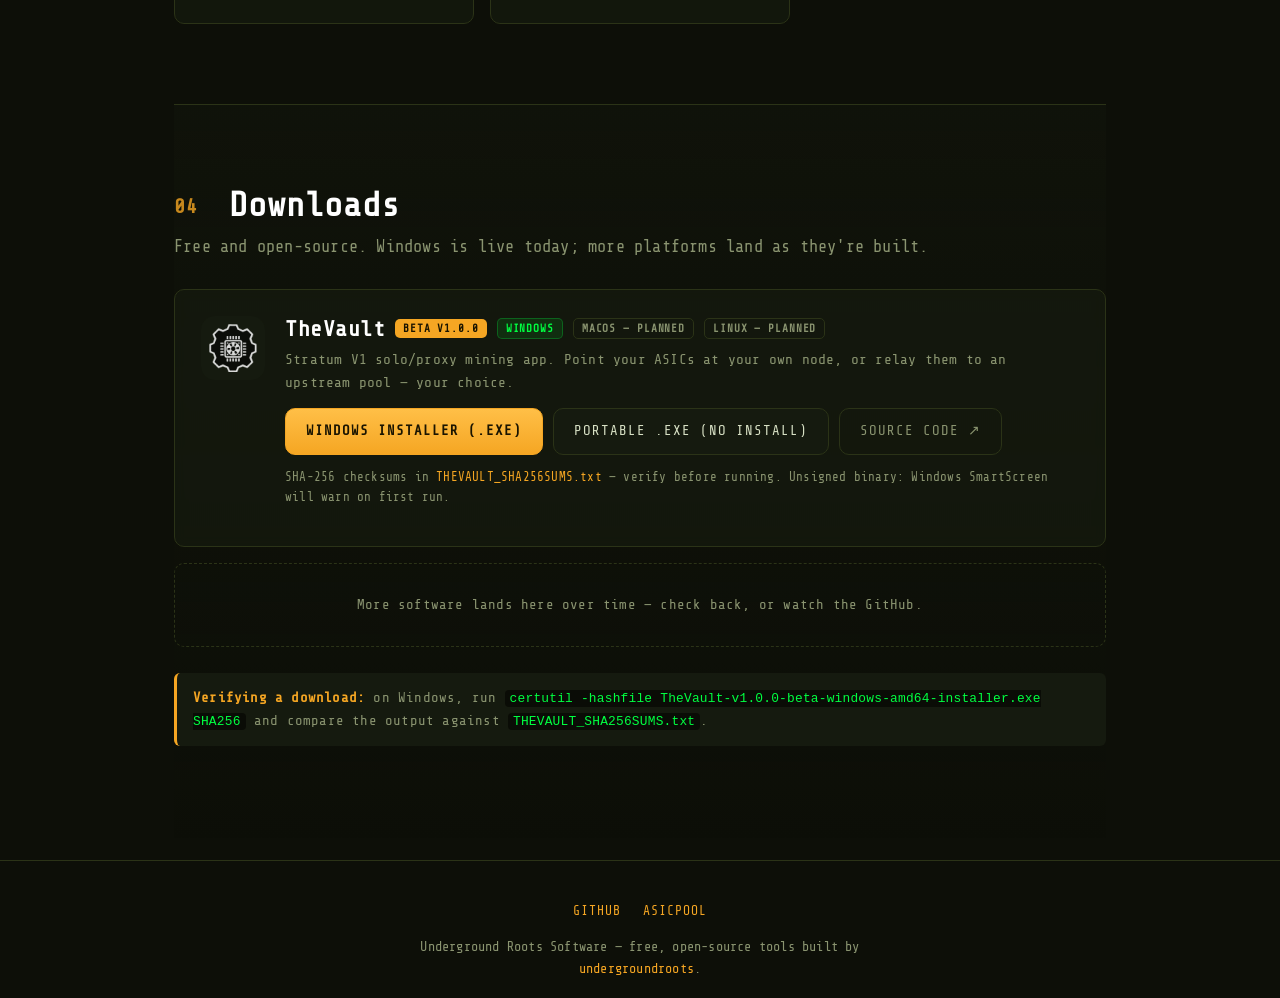
==== commit 9325e60a: "footer: remove leftover Caps Explorer/Wallet links" ====
--- a/index.html
+++ b/index.html
@@ -228,8 +228,6 @@
 <footer class="site-foot">
   <div class="foot-links">
     <a href="https://github.com/ShaeOJ">GitHub</a>
-    <a href="https://caps.undergroundroots.ca">Caps Explorer</a>
-    <a href="https://wallet.undergroundroots.ca">Caps Wallet</a>
     <a href="https://asicpool.space">ASICpool</a>
   </div>
   <p>Underground Roots Software — free, open-source tools built by <a href="https://undergroundroots.ca">undergroundroots</a>.</p>
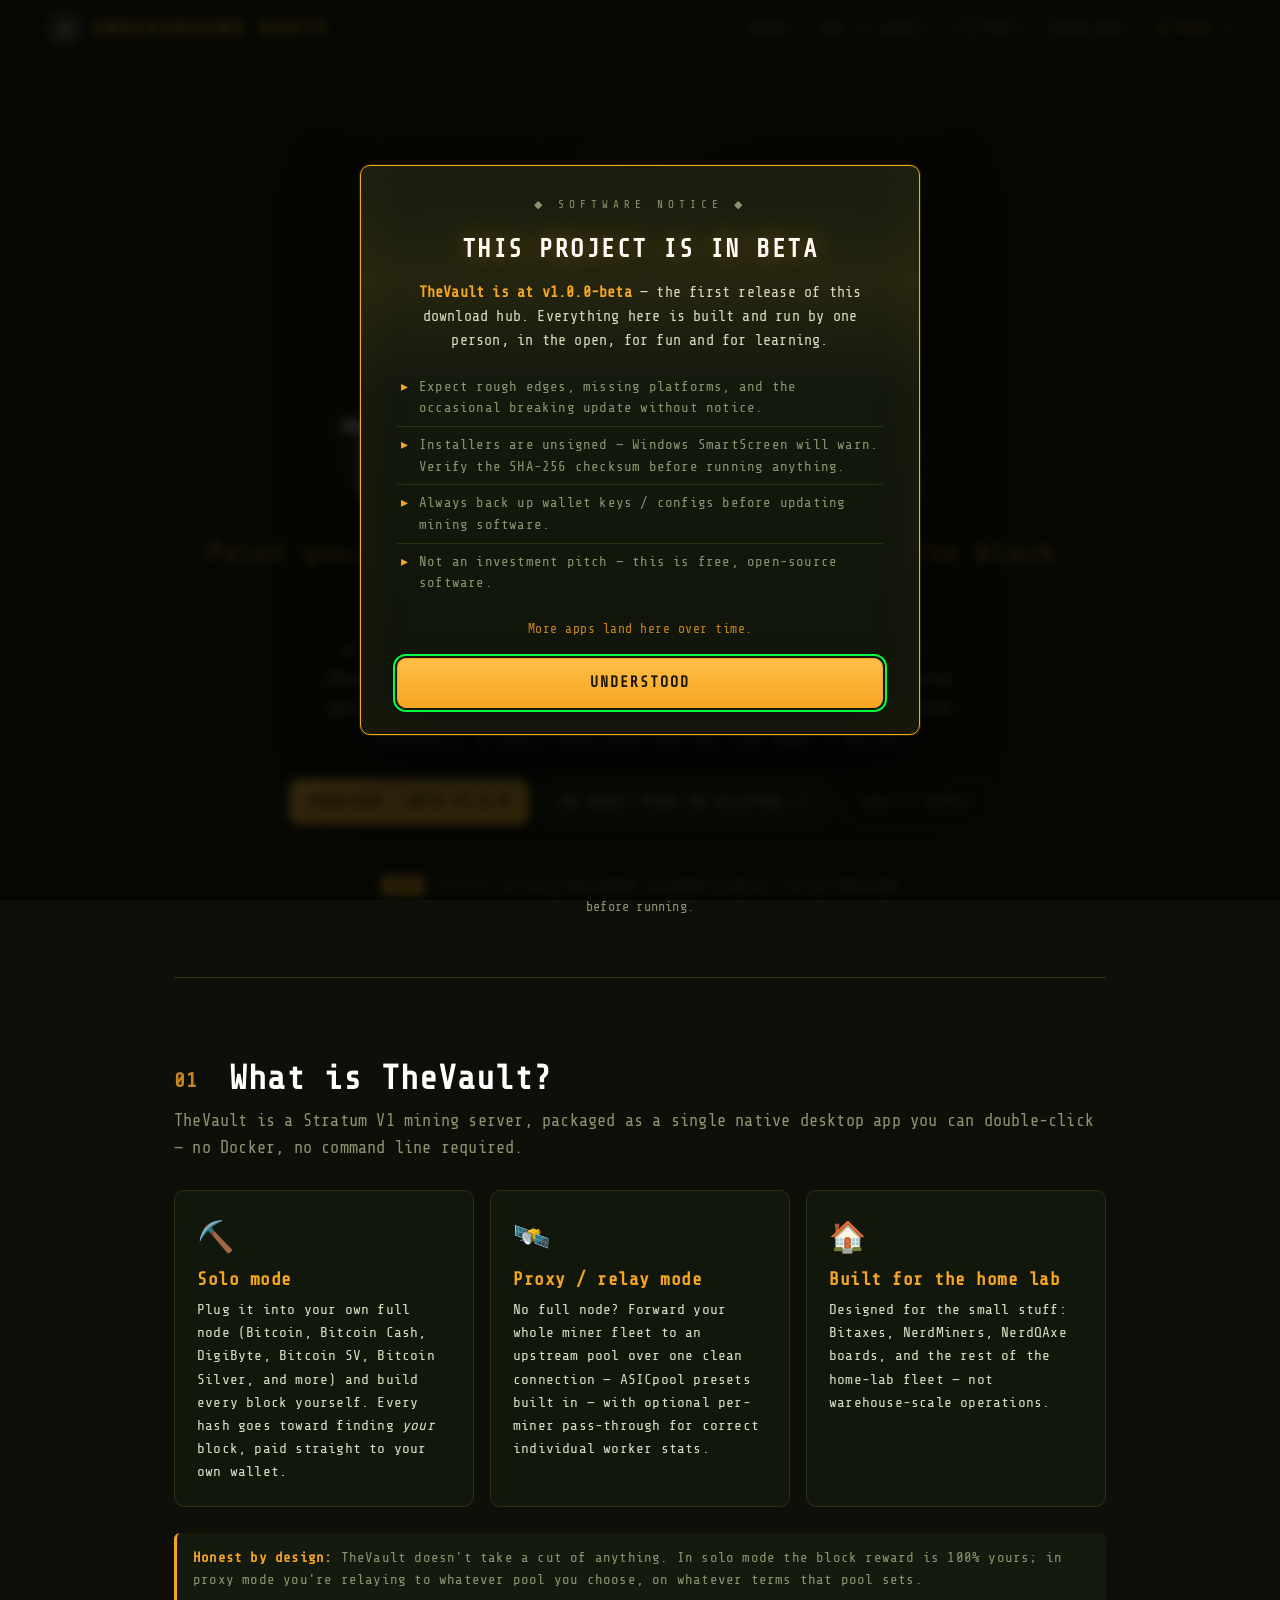
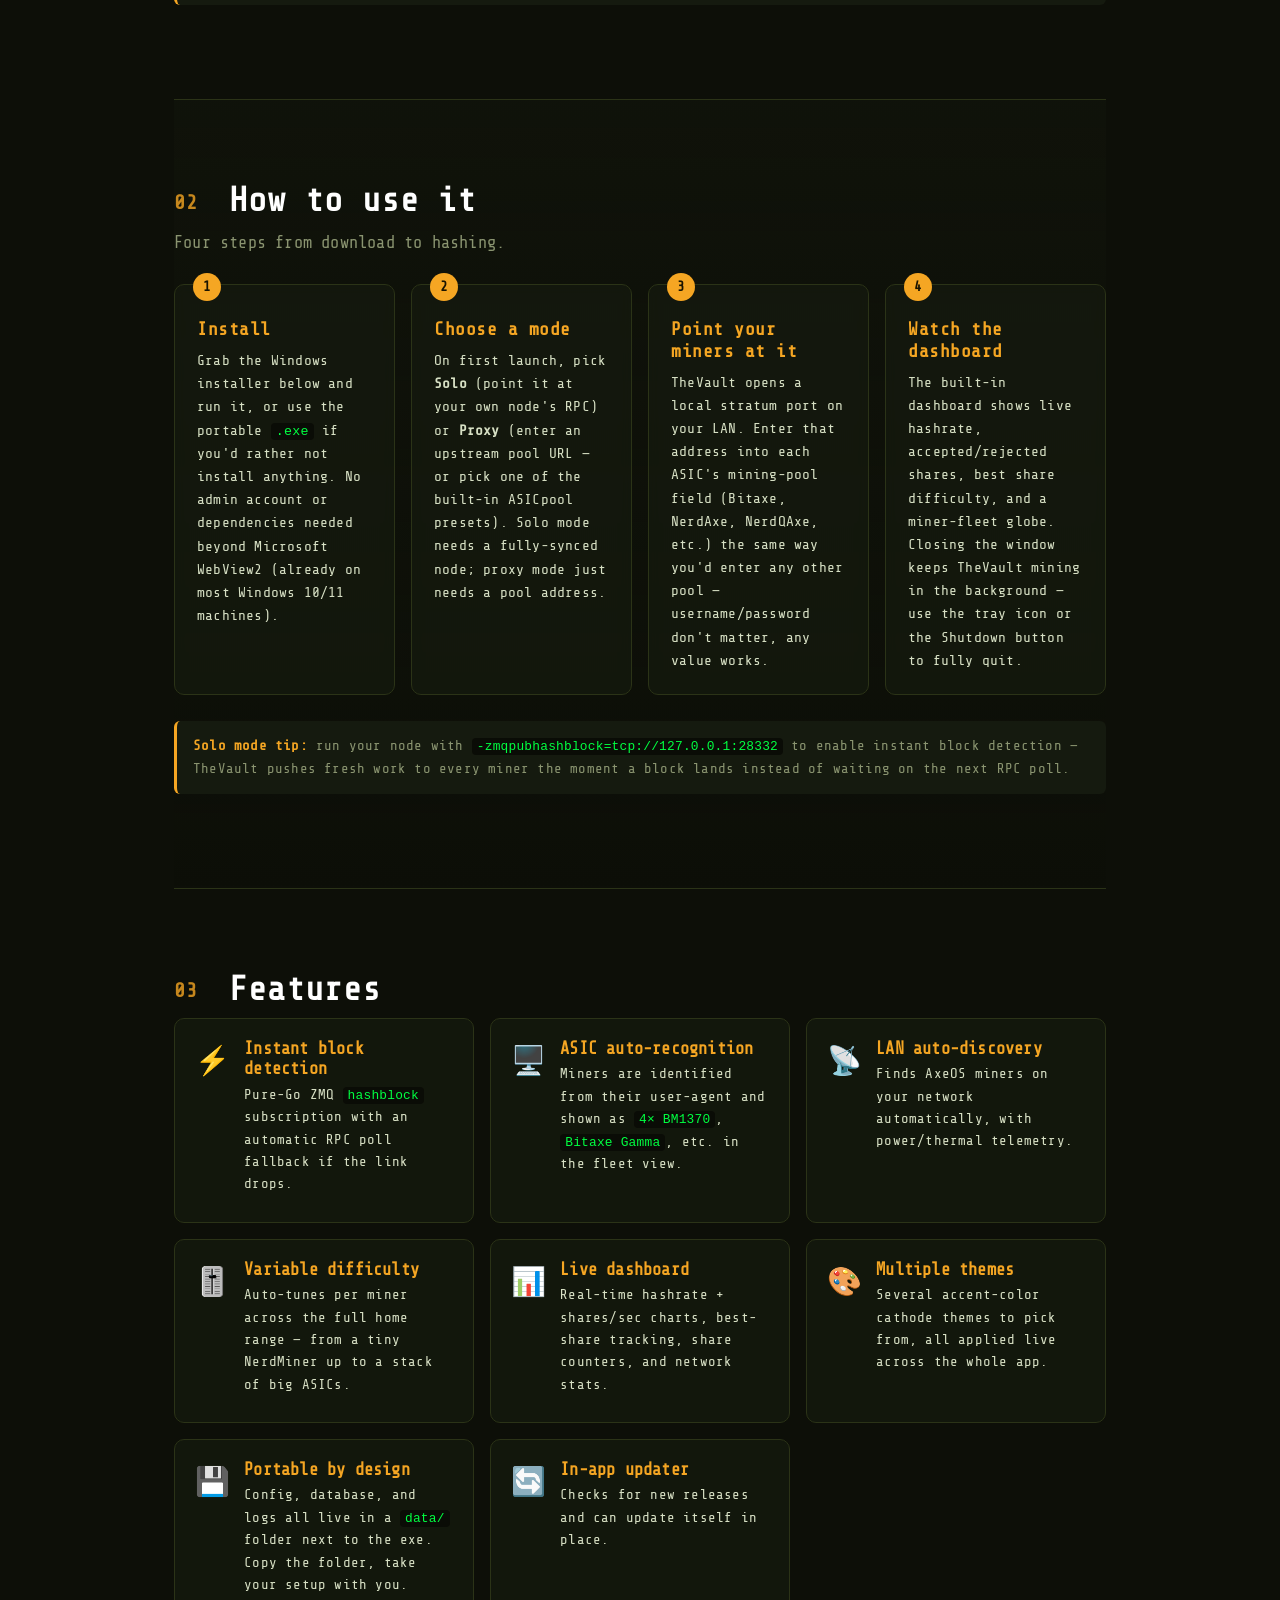
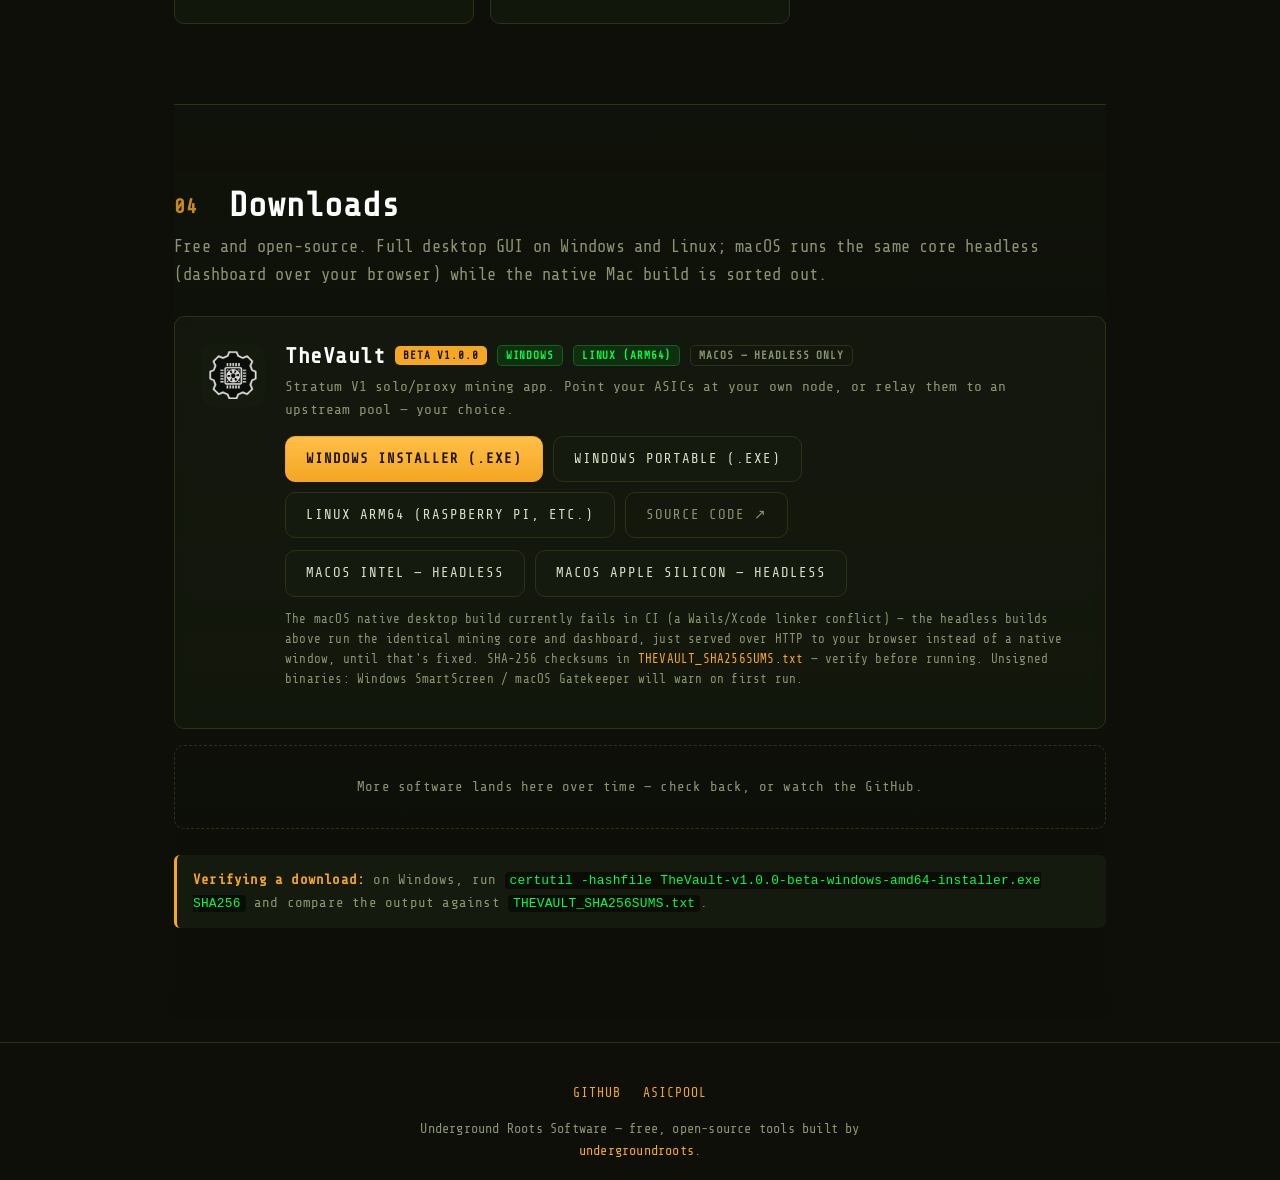
==== commit 8ee4806e: "Add Linux ARM64 + macOS headless downloads, update download-section text accordingly" ====
--- a/index.html
+++ b/index.html
@@ -56,7 +56,7 @@
       "@type": "SoftwareApplication",
       "name": "TheVault",
       "applicationCategory": "UtilitiesApplication",
-      "operatingSystem": "Windows",
+      "operatingSystem": "Windows, Linux, macOS",
       "softwareVersion": "1.0.0-beta",
       "description": "A free, open-source Stratum V1 mining server for solo or proxy Bitcoin-family mining. Point your ASICs at your own full node, or relay them to an upstream pool.",
       "url": "https://vault.undergroundroots.ca/#downloads",
@@ -196,7 +196,7 @@
 
   <section id="downloads" class="band alt">
     <h2><span class="num">04</span> Downloads</h2>
-    <p class="lead">Free and open-source. Windows is live today; more platforms land as they're built.</p>
+    <p class="lead">Free and open-source. Full desktop GUI on Windows and Linux; macOS runs the same core headless (dashboard over your browser) while the native Mac build is sorted out.</p>
 
     <div class="app-card">
       <img class="app-logo" src="/assets/thevault-logo.png" alt="">
@@ -205,16 +205,21 @@
           <h3>TheVault</h3>
           <span class="badge badge-beta">Beta v1.0.0</span>
           <span class="badge badge-plat">Windows</span>
-          <span class="badge badge-soon">macOS — planned</span>
-          <span class="badge badge-soon">Linux — planned</span>
+          <span class="badge badge-plat">Linux (ARM64)</span>
+          <span class="badge badge-soon">macOS — headless only</span>
         </div>
         <p class="app-tagline">Stratum V1 solo/proxy mining app. Point your ASICs at your own node, or relay them to an upstream pool — your choice.</p>
         <div class="app-dl">
           <a class="btn primary" href="/downloads/TheVault-v1.0.0-beta-windows-amd64-installer.exe">Windows Installer (.exe)</a>
-          <a class="btn" href="/downloads/TheVault-v1.0.0-beta-windows-amd64-portable.exe">Portable .exe (no install)</a>
+          <a class="btn" href="/downloads/TheVault-v1.0.0-beta-windows-amd64-portable.exe">Windows Portable (.exe)</a>
+          <a class="btn" href="/downloads/TheVault-v1.0.0-beta-linux-arm64">Linux ARM64 (Raspberry Pi, etc.)</a>
           <a class="btn ghost" href="https://github.com/ShaeOJ/GoVault">Source code ↗</a>
         </div>
-        <p class="app-meta">SHA-256 checksums in <a href="/downloads/THEVAULT_SHA256SUMS.txt">THEVAULT_SHA256SUMS.txt</a> — verify before running. Unsigned binary: Windows SmartScreen will warn on first run.</p>
+        <div class="app-dl" style="margin-top:10px;">
+          <a class="btn" href="/downloads/TheVault-v1.0.0-beta-headless-macos-amd64">macOS Intel — headless</a>
+          <a class="btn" href="/downloads/TheVault-v1.0.0-beta-headless-macos-arm64">macOS Apple Silicon — headless</a>
+        </div>
+        <p class="app-meta">The macOS native desktop build currently fails in CI (a Wails/Xcode linker conflict) — the headless builds above run the identical mining core and dashboard, just served over HTTP to your browser instead of a native window, until that's fixed. SHA-256 checksums in <a href="/downloads/THEVAULT_SHA256SUMS.txt">THEVAULT_SHA256SUMS.txt</a> — verify before running. Unsigned binaries: Windows SmartScreen / macOS Gatekeeper will warn on first run.</p>
       </div>
     </div>
 
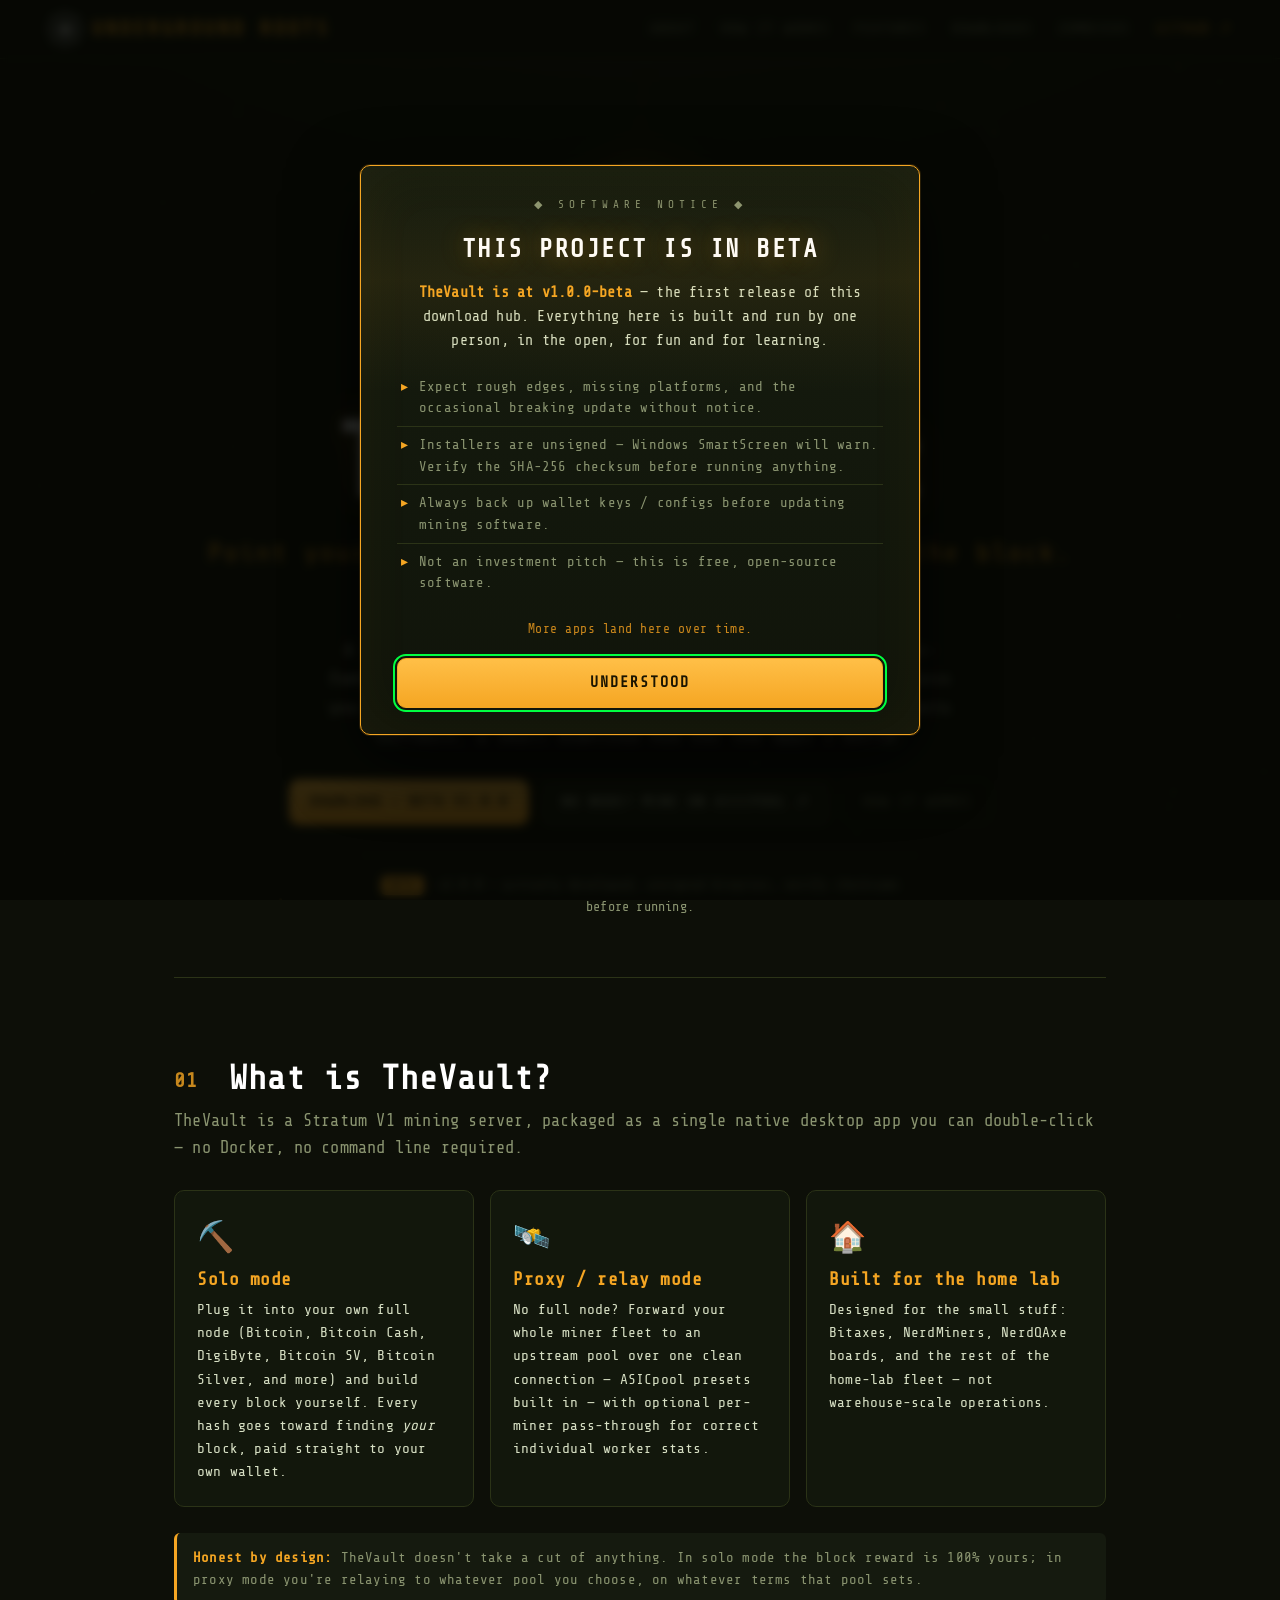
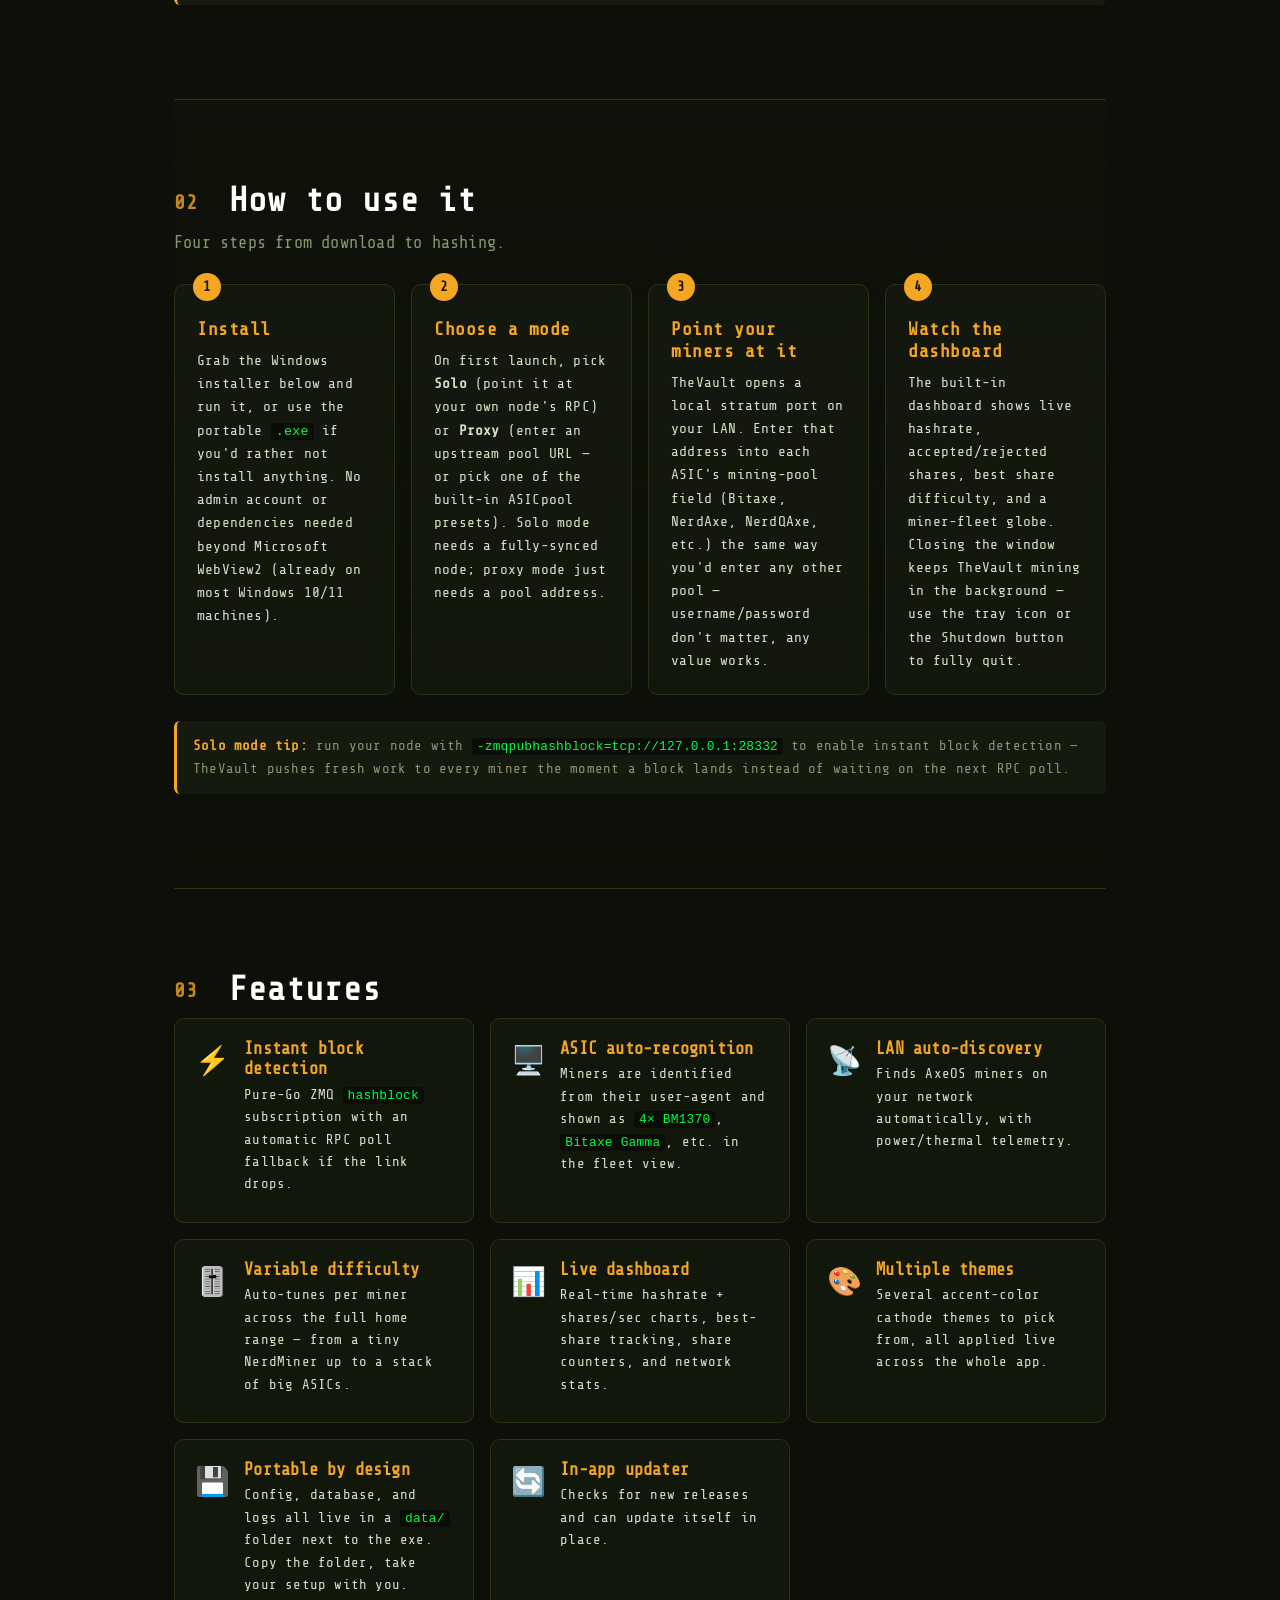
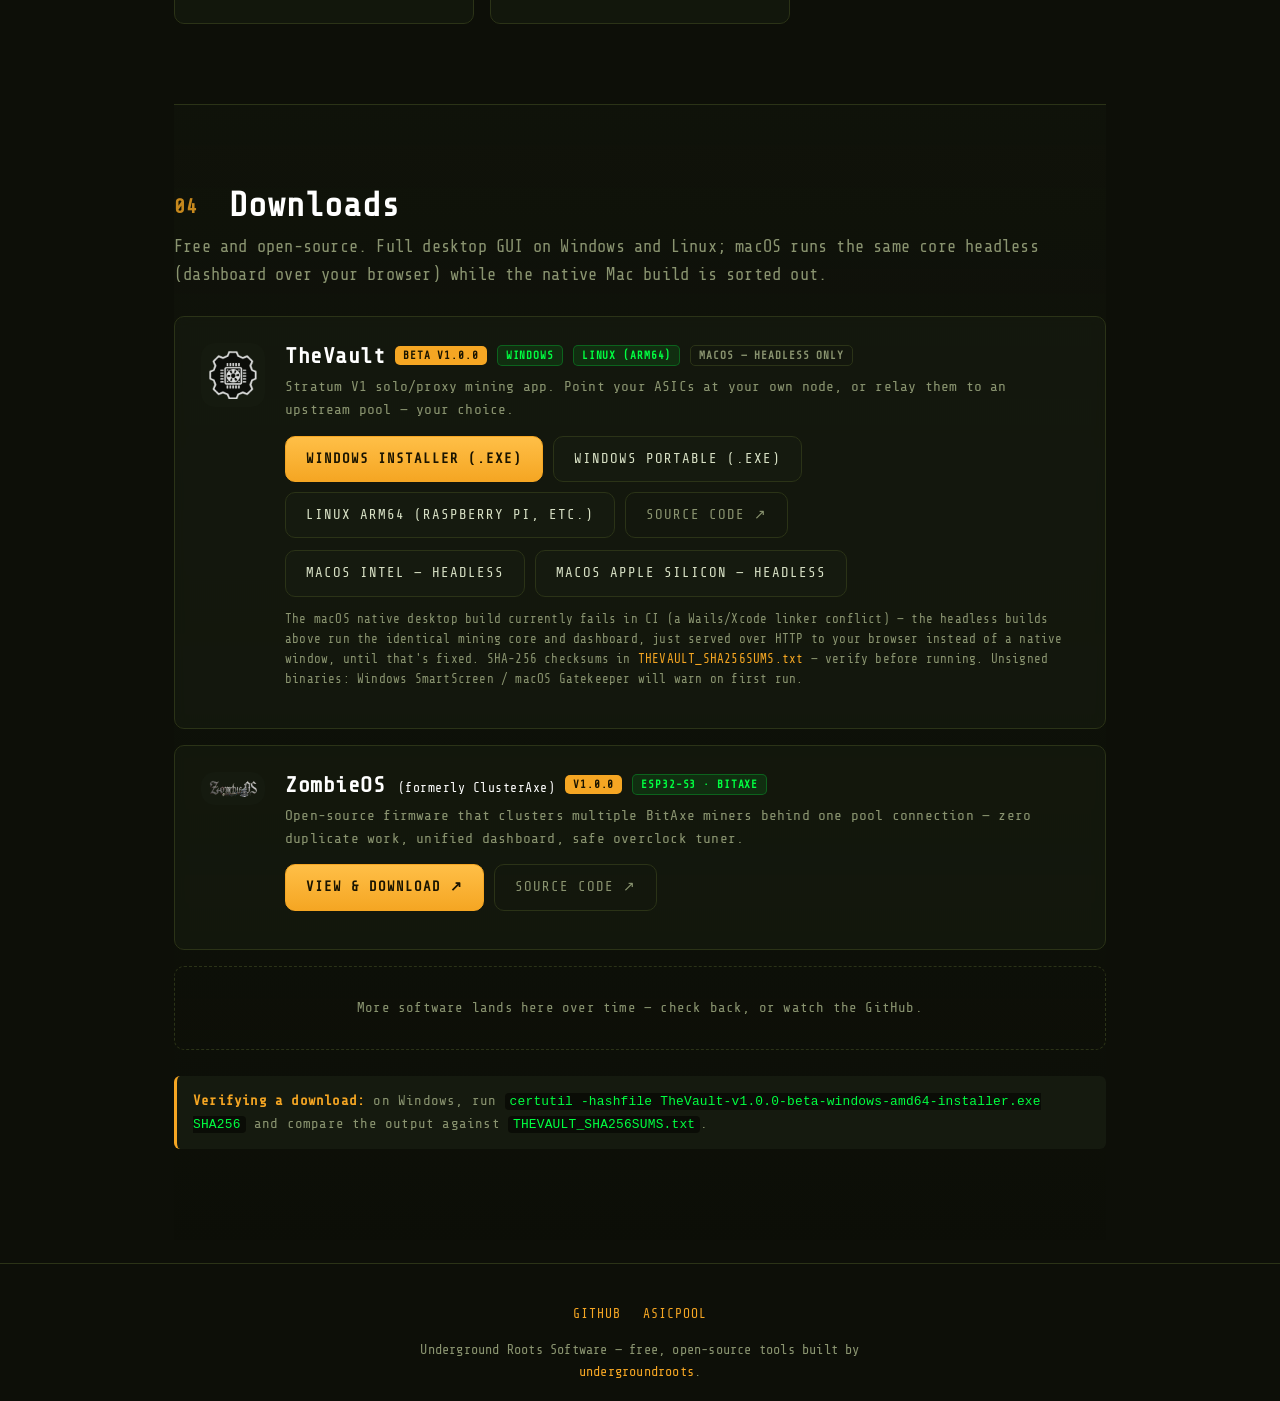
==== commit b904e019: "Add ZombieOS (ClusterAxe) page: cluster/standalone features, Gamma601+GT801 downloads" ====
--- a/index.html
+++ b/index.html
@@ -114,6 +114,7 @@
     <a href="#howto">How it works</a>
     <a href="#features">Features</a>
     <a href="#downloads">Downloads</a>
+    <a href="/zombieos.html">ZombieOS</a>
     <a class="ext" href="https://github.com/ShaeOJ">GitHub ↗</a>
   </nav>
 </header>
@@ -220,6 +221,22 @@
           <a class="btn" href="/downloads/TheVault-v1.0.0-beta-headless-macos-arm64">macOS Apple Silicon — headless</a>
         </div>
         <p class="app-meta">The macOS native desktop build currently fails in CI (a Wails/Xcode linker conflict) — the headless builds above run the identical mining core and dashboard, just served over HTTP to your browser instead of a native window, until that's fixed. SHA-256 checksums in <a href="/downloads/THEVAULT_SHA256SUMS.txt">THEVAULT_SHA256SUMS.txt</a> — verify before running. Unsigned binaries: Windows SmartScreen / macOS Gatekeeper will warn on first run.</p>
+      </div>
+    </div>
+
+    <div class="app-card" style="margin-top:16px;">
+      <img class="app-logo" src="/assets/zombieos-logo.png" alt="" style="width:64px; height:auto; object-fit:contain;">
+      <div>
+        <div class="app-head">
+          <h3>ZombieOS <span class="muted" style="font-size:13px; font-weight:400;">(formerly ClusterAxe)</span></h3>
+          <span class="badge badge-beta">v1.0.0</span>
+          <span class="badge badge-plat">ESP32-S3 · BitAxe</span>
+        </div>
+        <p class="app-tagline">Open-source firmware that clusters multiple BitAxe miners behind one pool connection — zero duplicate work, unified dashboard, safe overclock tuner.</p>
+        <div class="app-dl">
+          <a class="btn primary" href="/zombieos.html">View &amp; download ↗</a>
+          <a class="btn ghost" href="https://github.com/ShaeOJ/ClusterAxe">Source code ↗</a>
+        </div>
       </div>
     </div>
 
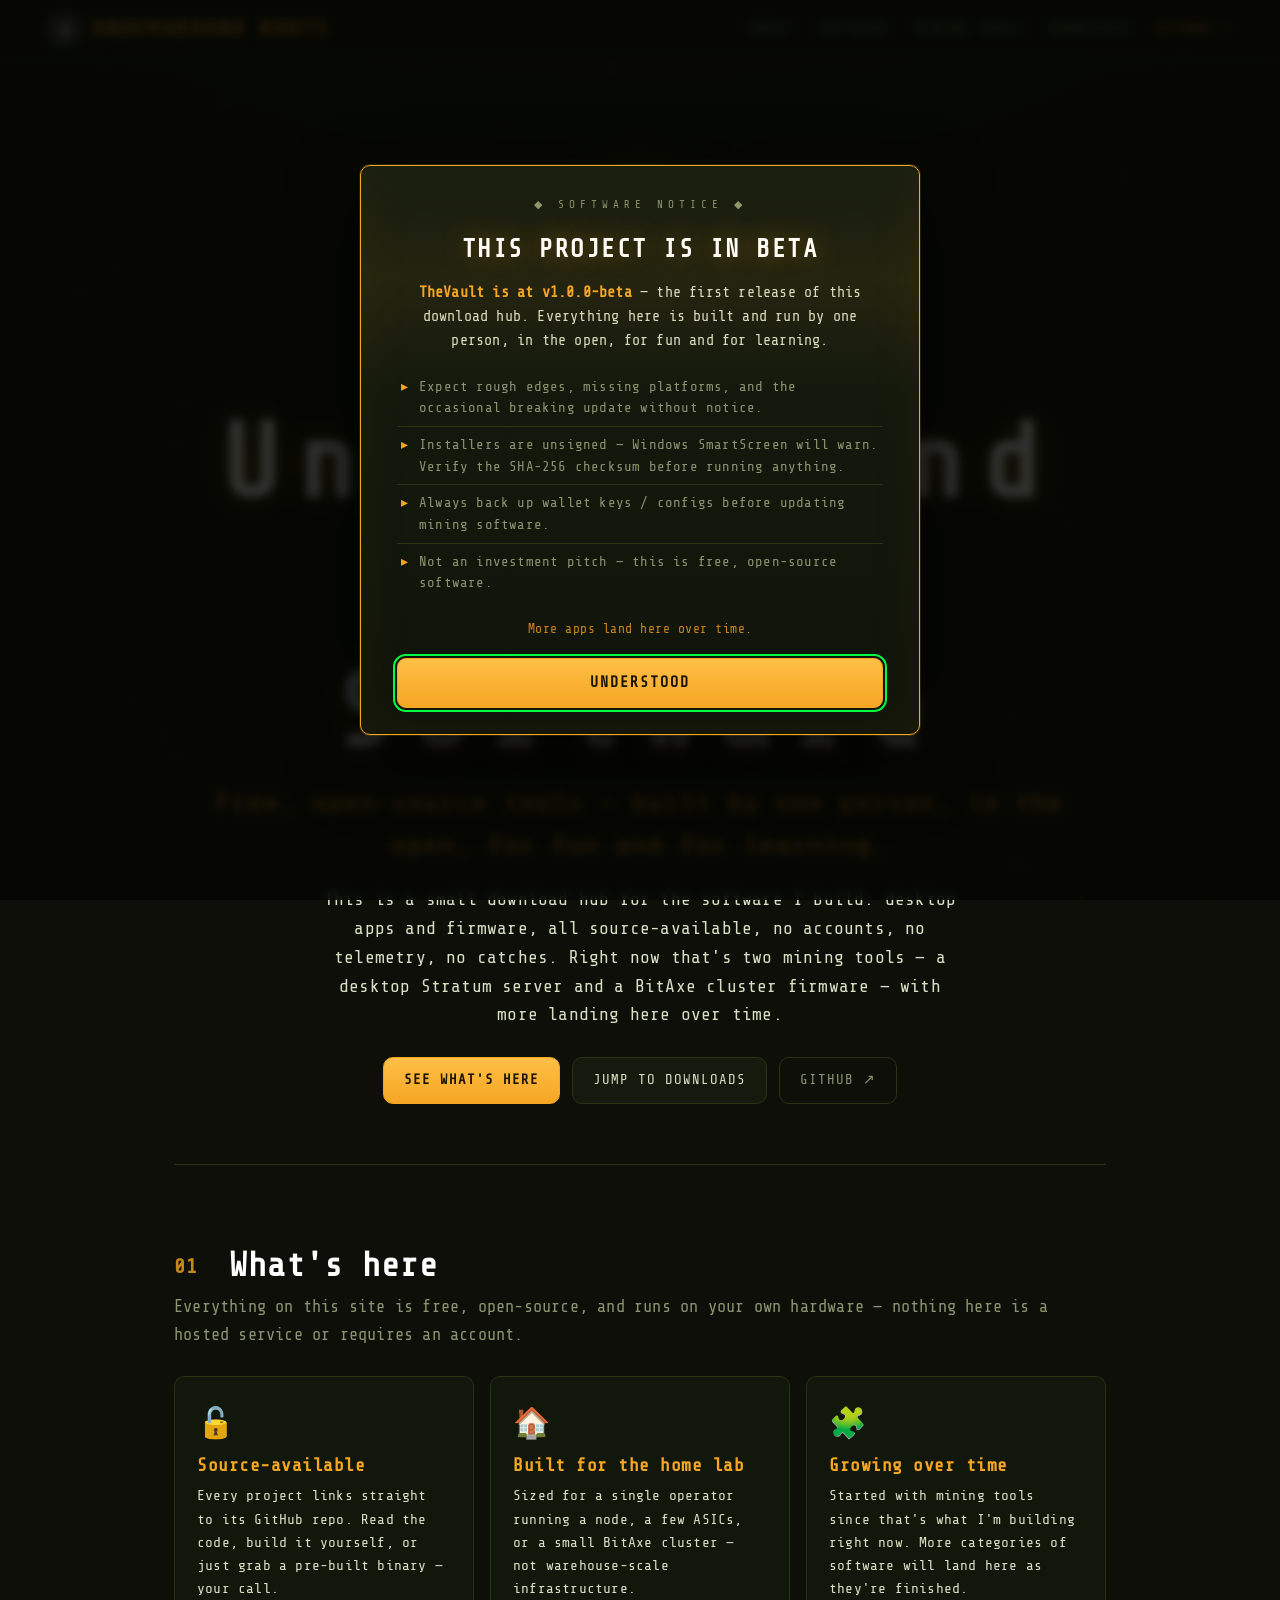
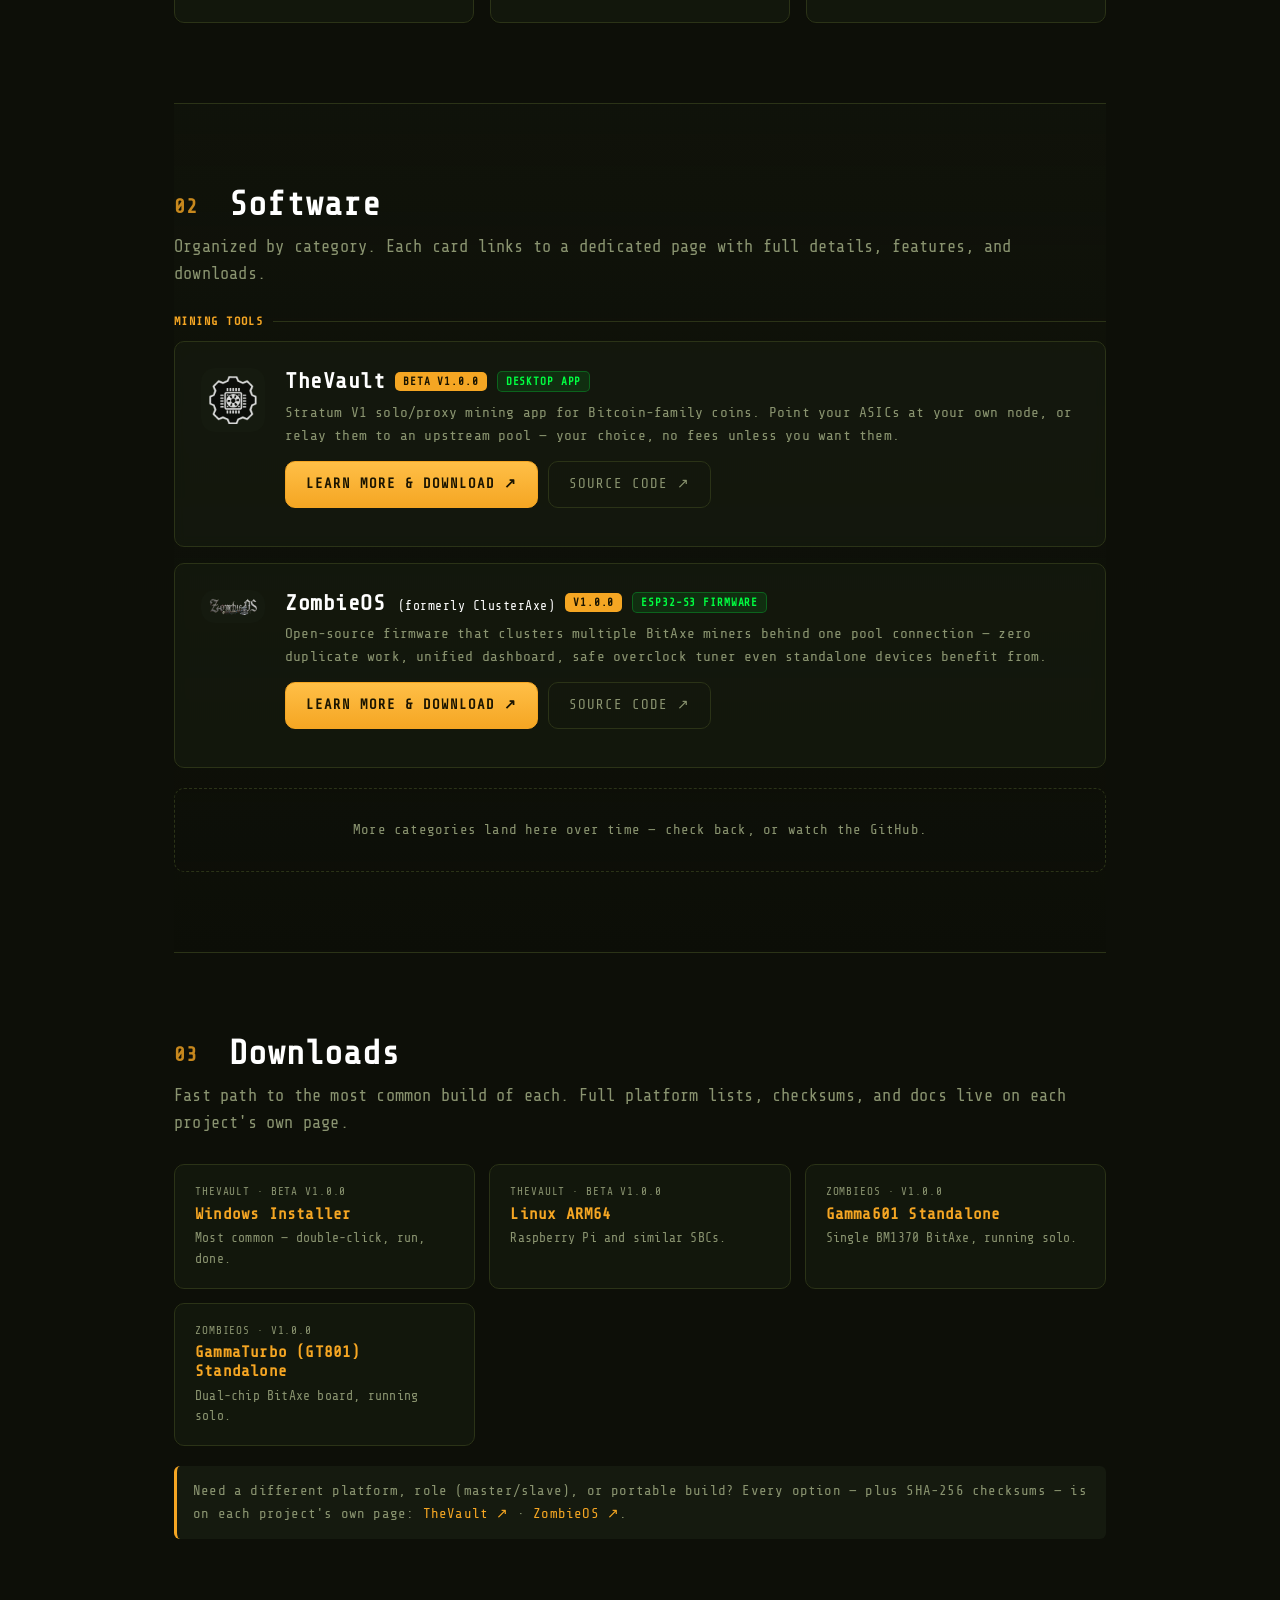
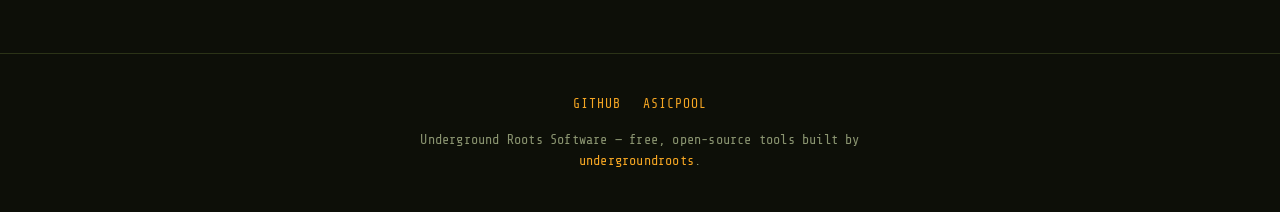
==== commit 0ba2d0a5: "Restructure into landing page + dedicated TheVault/ZombieOS product pages" ====
--- a/index.html
+++ b/index.html
@@ -4,9 +4,9 @@
 <meta charset="utf-8">
 <meta name="viewport" content="width=device-width, initial-scale=1">
 <meta name="color-scheme" content="dark">
-<title>TheVault — Free Solo &amp; Proxy Bitcoin Mining Software | Underground Roots</title>
-<meta name="description" content="TheVault is a free, open-source Stratum V1 mining app for Bitcoin, Bitcoin Cash, DigiByte &amp; more. Mine solo against your own node or relay to a pool — no fees, no custody. Windows download, Beta v1.0.0.">
-<meta name="keywords" content="bitcoin mining software, solo mining app, stratum server, ASIC mining software, bitaxe mining pool, proxy mining, open source miner, TheVault, GoVault, Underground Roots">
+<title>Underground Roots Software — Mining Tools &amp; More by Shae Jones Thomson</title>
+<meta name="description" content="Free, open-source software built by Shae Jones Thomson. Mining tools: TheVault (solo/proxy Stratum app) and ZombieOS (BitAxe cluster firmware). No accounts, no telemetry, source on GitHub.">
+<meta name="keywords" content="underground roots software, open source mining tools, TheVault, ZombieOS, ClusterAxe, bitcoin mining software, bitaxe firmware">
 <meta name="author" content="Shae Jones Thomson">
 <meta name="robots" content="index, follow, max-image-preview:large">
 <link rel="canonical" href="https://vault.undergroundroots.ca/">
@@ -14,25 +14,25 @@
 
 <!-- Open Graph -->
 <meta property="og:site_name" content="Underground Roots Software">
-<meta property="og:title" content="TheVault — Free Solo &amp; Proxy Bitcoin Mining Software">
-<meta property="og:description" content="Point your ASICs at your own node, or relay to an upstream pool. Free, open-source, no fees. Download for Windows — Beta v1.0.0.">
+<meta property="og:title" content="Underground Roots Software — Mining Tools &amp; More">
+<meta property="og:description" content="Free, open-source tools built by Shae Jones Thomson — starting with TheVault (mining app) and ZombieOS (BitAxe cluster firmware).">
 <meta property="og:type" content="website">
 <meta property="og:url" content="https://vault.undergroundroots.ca/">
 <meta property="og:image" content="https://vault.undergroundroots.ca/assets/thevault-logo.png">
 <meta property="og:image:width" content="512">
 <meta property="og:image:height" content="512">
-<meta property="og:image:alt" content="TheVault app logo">
+<meta property="og:image:alt" content="Underground Roots Software">
 <meta property="og:locale" content="en_US">
 
 <!-- Twitter -->
 <meta name="twitter:card" content="summary">
-<meta name="twitter:title" content="TheVault — Free Solo &amp; Proxy Bitcoin Mining Software">
-<meta name="twitter:description" content="Point your ASICs at your own node, or relay to an upstream pool. Free, open-source, no fees. Beta v1.0.0.">
+<meta name="twitter:title" content="Underground Roots Software — Mining Tools &amp; More">
+<meta name="twitter:description" content="Free, open-source tools built by Shae Jones Thomson — TheVault, ZombieOS, and more over time.">
 <meta name="twitter:image" content="https://vault.undergroundroots.ca/assets/thevault-logo.png">
 
 <link rel="icon" type="image/x-icon" href="/assets/thevault-favicon.ico">
 <link rel="apple-touch-icon" href="/assets/thevault-logo.png">
-<link rel="stylesheet" href="/assets/style.css?v=202611162143">
+<link rel="stylesheet" href="/assets/style.css?v=202611182300">
 
 <script type="application/ld+json">
 {
@@ -43,7 +43,7 @@
       "@id": "https://vault.undergroundroots.ca/#website",
       "url": "https://vault.undergroundroots.ca/",
       "name": "Underground Roots Software",
-      "description": "Free, open-source desktop software built by Shae Jones Thomson.",
+      "description": "Free, open-source desktop software and firmware built by Shae Jones Thomson.",
       "publisher": { "@id": "https://vault.undergroundroots.ca/#person" }
     },
     {
@@ -53,27 +53,16 @@
       "url": "https://github.com/ShaeOJ"
     },
     {
-      "@type": "SoftwareApplication",
-      "name": "TheVault",
-      "applicationCategory": "UtilitiesApplication",
-      "operatingSystem": "Windows, Linux, macOS",
-      "softwareVersion": "1.0.0-beta",
-      "description": "A free, open-source Stratum V1 mining server for solo or proxy Bitcoin-family mining. Point your ASICs at your own full node, or relay them to an upstream pool.",
-      "url": "https://vault.undergroundroots.ca/#downloads",
-      "downloadUrl": "https://vault.undergroundroots.ca/downloads/TheVault-v1.0.0-beta-windows-amd64-installer.exe",
-      "image": "https://vault.undergroundroots.ca/assets/thevault-logo.png",
-      "author": { "@id": "https://vault.undergroundroots.ca/#person" },
-      "offers": {
-        "@type": "Offer",
-        "price": "0",
-        "priceCurrency": "USD"
-      }
+      "@type": "ItemList",
+      "itemListElement": [
+        { "@type": "SoftwareApplication", "position": 1, "name": "TheVault", "url": "https://vault.undergroundroots.ca/thevault.html", "applicationCategory": "UtilitiesApplication" },
+        { "@type": "SoftwareApplication", "position": 2, "name": "ZombieOS", "url": "https://vault.undergroundroots.ca/zombieos.html", "applicationCategory": "UtilitiesApplication" }
+      ]
     }
   ]
 }
 </script>
 <style>
-  /* ── Software-hub additions (app cards, version badges, platform pills) ── */
   .app-card {
     display: grid; grid-template-columns: auto 1fr; gap: 20px;
     background: rgba(21,26,15,.78); -webkit-backdrop-filter: blur(6px); backdrop-filter: blur(6px);
@@ -91,16 +80,18 @@
   .app-tagline { color: var(--muted); font-size: 14.5px; margin: 0 0 14px; }
   .app-dl { display: flex; flex-wrap: wrap; gap: 10px; margin-bottom: 12px; }
   .app-meta { font-size: 12.5px; color: var(--muted); }
-  .app-meta code { font-size: 11.5px; }
   .more-soon { text-align: center; color: var(--muted); font-size: 14px; padding: 30px 20px;
     border: 1px dashed var(--line); border-radius: var(--radius); }
-  .steps-grid { display: grid; grid-template-columns: repeat(auto-fit, minmax(220px, 1fr)); gap: 16px; counter-reset: step; }
-  .steps-grid .card { counter-increment: step; position: relative; padding-top: 34px; }
-  .steps-grid .card::before {
-    content: counter(step); position: absolute; top: -12px; left: 18px; width: 28px; height: 28px;
-    border-radius: 50%; background: var(--amber); color: #1a1400; font: 700 14px/28px var(--mono);
-    text-align: center;
-  }
+  .cat-label { font: 700 12px/1 var(--mono); letter-spacing: .12em; text-transform: uppercase;
+    color: var(--amber); margin: 0 0 14px; display: flex; align-items: center; gap: 10px; }
+  .cat-label::after { content: ""; flex: 1; height: 1px; background: var(--line); }
+  .quick-dl-grid { display: grid; grid-template-columns: repeat(auto-fit, minmax(240px, 1fr)); gap: 14px; }
+  .quick-dl { display: block; background: rgba(21,26,15,.78); -webkit-backdrop-filter: blur(6px); backdrop-filter: blur(6px);
+    border: 1px solid var(--line); border-radius: var(--radius); padding: 18px 20px; color: var(--fg); }
+  .quick-dl:hover { border-color: var(--amber); text-decoration: none; transform: translateY(-2px); }
+  .quick-dl .qd-app { font-size: 11px; color: var(--muted); text-transform: uppercase; letter-spacing: .08em; margin-bottom: 4px; }
+  .quick-dl h3 { margin: 0 0 4px; color: var(--amber); font-size: 16px; }
+  .quick-dl p { margin: 0; font-size: 13px; color: var(--muted); }
 </style>
 </head>
 <body>
@@ -111,10 +102,9 @@
   <a class="brand" href="#top"><img src="/assets/thevault-logo.png" alt="" width="34" height="34"><span>UNDERGROUND ROOTS</span></a>
   <nav>
     <a href="#about">About</a>
-    <a href="#howto">How it works</a>
-    <a href="#features">Features</a>
+    <a href="#software">Software</a>
+    <a href="#mining-tools">Mining Tools</a>
     <a href="#downloads">Downloads</a>
-    <a href="/zombieos.html">ZombieOS</a>
     <a class="ext" href="https://github.com/ShaeOJ">GitHub ↗</a>
   </nav>
 </header>
@@ -122,127 +112,109 @@
 <main id="top">
 
   <section class="hero">
-    <img class="hero-logo" src="/assets/thevault-logo.png" alt="TheVault logo" width="200" height="200">
-    <h1>TheVault</h1>
-    <p class="tag">Point your machinery at your own node. Keep the block. Keep the reward.</p>
-    <p class="sub">A free, open-source desktop app for solo or proxy Bitcoin-family mining — no middlemen, no custody, no pool fees unless you want them. This is the first release on Underground Roots Software, a small download hub for the apps I build.</p>
+    <img class="hero-logo" src="/assets/thevault-logo.png" alt="Underground Roots Software" width="160" height="160">
+    <h1>Underground Roots Software</h1>
+    <p class="tag">Free, open-source tools — built by one person, in the open, for fun and for learning.</p>
+    <p class="sub">This is a small download hub for the software I build: desktop apps and firmware, all source-available, no accounts, no telemetry, no catches. Right now that's two mining tools — a desktop Stratum server and a BitAxe cluster firmware — with more landing here over time.</p>
     <div class="cta">
-      <a class="btn primary" href="#downloads">Download — Beta v1.0.0</a>
-      <a class="btn" href="https://asicpool.space">No node? Mine on ASICpool ↗</a>
-      <a class="btn ghost" href="#howto">How it works</a>
-    </div>
-    <p class="honest"><span class="badge badge-beta">BETA</span>&nbsp; v1.0.0 — actively developed, unsigned binaries, verify checksums before running.</p>
+      <a class="btn primary" href="#mining-tools">See what's here</a>
+      <a class="btn" href="#downloads">Jump to downloads</a>
+      <a class="btn ghost" href="https://github.com/ShaeOJ">GitHub ↗</a>
+    </div>
   </section>
 
   <section id="about" class="band">
-    <h2><span class="num">01</span> What is TheVault?</h2>
-    <p class="lead">TheVault is a Stratum V1 mining server, packaged as a single native desktop app you can double-click — no Docker, no command line required.</p>
+    <h2><span class="num">01</span> What's here</h2>
+    <p class="lead">Everything on this site is free, open-source, and runs on your own hardware — nothing here is a hosted service or requires an account.</p>
     <div class="pillars">
       <div class="card">
-        <div class="ico">⛏️</div>
-        <h3>Solo mode</h3>
-        <p>Plug it into your own full node (Bitcoin, Bitcoin Cash, DigiByte, Bitcoin SV, Bitcoin Silver, and more) and build every block yourself. Every hash goes toward finding <i>your</i> block, paid straight to your own wallet.</p>
-      </div>
-      <div class="card">
-        <div class="ico">🛰️</div>
-        <h3>Proxy / relay mode</h3>
-        <p>No full node? Forward your whole miner fleet to an upstream pool over one clean connection — ASICpool presets built in — with optional per-miner pass-through for correct individual worker stats.</p>
+        <div class="ico">🔓</div>
+        <h3>Source-available</h3>
+        <p>Every project links straight to its GitHub repo. Read the code, build it yourself, or just grab a pre-built binary — your call.</p>
       </div>
       <div class="card">
         <div class="ico">🏠</div>
         <h3>Built for the home lab</h3>
-        <p>Designed for the small stuff: Bitaxes, NerdMiners, NerdQAxe boards, and the rest of the home-lab fleet — not warehouse-scale operations.</p>
-      </div>
-    </div>
-    <p class="note"><b>Honest by design:</b> TheVault doesn't take a cut of anything. In solo mode the block reward is 100% yours; in proxy mode you're relaying to whatever pool you choose, on whatever terms that pool sets.</p>
-  </section>
-
-  <section id="howto" class="band alt">
-    <h2><span class="num">02</span> How to use it</h2>
-    <p class="lead">Four steps from download to hashing.</p>
-    <div class="steps-grid">
+        <p>Sized for a single operator running a node, a few ASICs, or a small BitAxe cluster — not warehouse-scale infrastructure.</p>
+      </div>
       <div class="card">
-        <h3>Install</h3>
-        <p>Grab the Windows installer below and run it, or use the portable <code>.exe</code> if you'd rather not install anything. No admin account or dependencies needed beyond Microsoft WebView2 (already on most Windows 10/11 machines).</p>
-      </div>
-      <div class="card">
-        <h3>Choose a mode</h3>
-        <p>On first launch, pick <b>Solo</b> (point it at your own node's RPC) or <b>Proxy</b> (enter an upstream pool URL — or pick one of the built-in ASICpool presets). Solo mode needs a fully-synced node; proxy mode just needs a pool address.</p>
-      </div>
-      <div class="card">
-        <h3>Point your miners at it</h3>
-        <p>TheVault opens a local stratum port on your LAN. Enter that address into each ASIC's mining-pool field (Bitaxe, NerdAxe, NerdQAxe, etc.) the same way you'd enter any other pool — username/password don't matter, any value works.</p>
-      </div>
-      <div class="card">
-        <h3>Watch the dashboard</h3>
-        <p>The built-in dashboard shows live hashrate, accepted/rejected shares, best share difficulty, and a miner-fleet globe. Closing the window keeps TheVault mining in the background — use the tray icon or the Shutdown button to fully quit.</p>
-      </div>
-    </div>
-    <p class="note"><b>Solo mode tip:</b> run your node with <code>-zmqpubhashblock=tcp://127.0.0.1:28332</code> to enable instant block detection — TheVault pushes fresh work to every miner the moment a block lands instead of waiting on the next RPC poll.</p>
-  </section>
-
-  <section id="features" class="band">
-    <h2><span class="num">03</span> Features</h2>
-    <div class="dl-grid">
-      <div class="dl"><div class="dl-ico">⚡</div><div><h3>Instant block detection</h3><p>Pure-Go ZMQ <code>hashblock</code> subscription with an automatic RPC poll fallback if the link drops.</p></div></div>
-      <div class="dl"><div class="dl-ico">🖥️</div><div><h3>ASIC auto-recognition</h3><p>Miners are identified from their user-agent and shown as <code>4× BM1370</code>, <code>Bitaxe Gamma</code>, etc. in the fleet view.</p></div></div>
-      <div class="dl"><div class="dl-ico">📡</div><div><h3>LAN auto-discovery</h3><p>Finds AxeOS miners on your network automatically, with power/thermal telemetry.</p></div></div>
-      <div class="dl"><div class="dl-ico">🎚️</div><div><h3>Variable difficulty</h3><p>Auto-tunes per miner across the full home range — from a tiny NerdMiner up to a stack of big ASICs.</p></div></div>
-      <div class="dl"><div class="dl-ico">📊</div><div><h3>Live dashboard</h3><p>Real-time hashrate + shares/sec charts, best-share tracking, share counters, and network stats.</p></div></div>
-      <div class="dl"><div class="dl-ico">🎨</div><div><h3>Multiple themes</h3><p>Several accent-color cathode themes to pick from, all applied live across the whole app.</p></div></div>
-      <div class="dl"><div class="dl-ico">💾</div><div><h3>Portable by design</h3><p>Config, database, and logs all live in a <code>data/</code> folder next to the exe. Copy the folder, take your setup with you.</p></div></div>
-      <div class="dl"><div class="dl-ico">🔄</div><div><h3>In-app updater</h3><p>Checks for new releases and can update itself in place.</p></div></div>
-    </div>
-  </section>
-
-  <section id="downloads" class="band alt">
-    <h2><span class="num">04</span> Downloads</h2>
-    <p class="lead">Free and open-source. Full desktop GUI on Windows and Linux; macOS runs the same core headless (dashboard over your browser) while the native Mac build is sorted out.</p>
-
-    <div class="app-card">
-      <img class="app-logo" src="/assets/thevault-logo.png" alt="">
-      <div>
-        <div class="app-head">
-          <h3>TheVault</h3>
-          <span class="badge badge-beta">Beta v1.0.0</span>
-          <span class="badge badge-plat">Windows</span>
-          <span class="badge badge-plat">Linux (ARM64)</span>
-          <span class="badge badge-soon">macOS — headless only</span>
+        <div class="ico">🧩</div>
+        <h3>Growing over time</h3>
+        <p>Started with mining tools since that's what I'm building right now. More categories of software will land here as they're finished.</p>
+      </div>
+    </div>
+  </section>
+
+  <section id="software" class="band alt">
+    <h2><span class="num">02</span> Software</h2>
+    <p class="lead">Organized by category. Each card links to a dedicated page with full details, features, and downloads.</p>
+
+    <div id="mining-tools">
+      <p class="cat-label">Mining Tools</p>
+      <div style="display:flex; flex-direction:column; gap:16px;">
+        <div class="app-card">
+          <img class="app-logo" src="/assets/thevault-logo.png" alt="">
+          <div>
+            <div class="app-head">
+              <h3>TheVault</h3>
+              <span class="badge badge-beta">Beta v1.0.0</span>
+              <span class="badge badge-plat">Desktop App</span>
+            </div>
+            <p class="app-tagline">Stratum V1 solo/proxy mining app for Bitcoin-family coins. Point your ASICs at your own node, or relay them to an upstream pool — your choice, no fees unless you want them.</p>
+            <div class="app-dl">
+              <a class="btn primary" href="/thevault.html">Learn more &amp; download ↗</a>
+              <a class="btn ghost" href="https://github.com/ShaeOJ/GoVault">Source code ↗</a>
+            </div>
+          </div>
         </div>
-        <p class="app-tagline">Stratum V1 solo/proxy mining app. Point your ASICs at your own node, or relay them to an upstream pool — your choice.</p>
-        <div class="app-dl">
-          <a class="btn primary" href="/downloads/TheVault-v1.0.0-beta-windows-amd64-installer.exe">Windows Installer (.exe)</a>
-          <a class="btn" href="/downloads/TheVault-v1.0.0-beta-windows-amd64-portable.exe">Windows Portable (.exe)</a>
-          <a class="btn" href="/downloads/TheVault-v1.0.0-beta-linux-arm64">Linux ARM64 (Raspberry Pi, etc.)</a>
-          <a class="btn ghost" href="https://github.com/ShaeOJ/GoVault">Source code ↗</a>
+
+        <div class="app-card">
+          <img class="app-logo" src="/assets/zombieos-logo.png" alt="" style="width:64px; height:auto; object-fit:contain;">
+          <div>
+            <div class="app-head">
+              <h3>ZombieOS <span class="muted" style="font-size:13px; font-weight:400;">(formerly ClusterAxe)</span></h3>
+              <span class="badge badge-beta">v1.0.0</span>
+              <span class="badge badge-plat">ESP32-S3 Firmware</span>
+            </div>
+            <p class="app-tagline">Open-source firmware that clusters multiple BitAxe miners behind one pool connection — zero duplicate work, unified dashboard, safe overclock tuner even standalone devices benefit from.</p>
+            <div class="app-dl">
+              <a class="btn primary" href="/zombieos.html">Learn more &amp; download ↗</a>
+              <a class="btn ghost" href="https://github.com/ShaeOJ/ClusterAxe">Source code ↗</a>
+            </div>
+          </div>
         </div>
-        <div class="app-dl" style="margin-top:10px;">
-          <a class="btn" href="/downloads/TheVault-v1.0.0-beta-headless-macos-amd64">macOS Intel — headless</a>
-          <a class="btn" href="/downloads/TheVault-v1.0.0-beta-headless-macos-arm64">macOS Apple Silicon — headless</a>
-        </div>
-        <p class="app-meta">The macOS native desktop build currently fails in CI (a Wails/Xcode linker conflict) — the headless builds above run the identical mining core and dashboard, just served over HTTP to your browser instead of a native window, until that's fixed. SHA-256 checksums in <a href="/downloads/THEVAULT_SHA256SUMS.txt">THEVAULT_SHA256SUMS.txt</a> — verify before running. Unsigned binaries: Windows SmartScreen / macOS Gatekeeper will warn on first run.</p>
-      </div>
-    </div>
-
-    <div class="app-card" style="margin-top:16px;">
-      <img class="app-logo" src="/assets/zombieos-logo.png" alt="" style="width:64px; height:auto; object-fit:contain;">
-      <div>
-        <div class="app-head">
-          <h3>ZombieOS <span class="muted" style="font-size:13px; font-weight:400;">(formerly ClusterAxe)</span></h3>
-          <span class="badge badge-beta">v1.0.0</span>
-          <span class="badge badge-plat">ESP32-S3 · BitAxe</span>
-        </div>
-        <p class="app-tagline">Open-source firmware that clusters multiple BitAxe miners behind one pool connection — zero duplicate work, unified dashboard, safe overclock tuner.</p>
-        <div class="app-dl">
-          <a class="btn primary" href="/zombieos.html">View &amp; download ↗</a>
-          <a class="btn ghost" href="https://github.com/ShaeOJ/ClusterAxe">Source code ↗</a>
-        </div>
-      </div>
-    </div>
-
-    <div class="more-soon" style="margin-top:16px;">More software lands here over time — check back, or watch the GitHub.</div>
-
-    <p class="note"><b>Verifying a download:</b> on Windows, run <code>certutil -hashfile TheVault-v1.0.0-beta-windows-amd64-installer.exe SHA256</code> and compare the output against <code>THEVAULT_SHA256SUMS.txt</code>.</p>
+      </div>
+    </div>
+
+    <div class="more-soon" style="margin-top:20px;">More categories land here over time — check back, or watch the GitHub.</div>
+  </section>
+
+  <section id="downloads" class="band">
+    <h2><span class="num">03</span> Downloads</h2>
+    <p class="lead">Fast path to the most common build of each. Full platform lists, checksums, and docs live on each project's own page.</p>
+    <div class="quick-dl-grid">
+      <a class="quick-dl" href="/downloads/TheVault-v1.0.0-beta-windows-amd64-installer.exe">
+        <div class="qd-app">TheVault · Beta v1.0.0</div>
+        <h3>Windows Installer</h3>
+        <p>Most common — double-click, run, done.</p>
+      </a>
+      <a class="quick-dl" href="/downloads/TheVault-v1.0.0-beta-linux-arm64">
+        <div class="qd-app">TheVault · Beta v1.0.0</div>
+        <h3>Linux ARM64</h3>
+        <p>Raspberry Pi and similar SBCs.</p>
+      </a>
+      <a class="quick-dl" href="https://github.com/ShaeOJ/ClusterAxe/releases/download/ZombieOS-v1.0.0/clusteraxe-gamma601-standalone.bin">
+        <div class="qd-app">ZombieOS · v1.0.0</div>
+        <h3>Gamma601 Standalone</h3>
+        <p>Single BM1370 BitAxe, running solo.</p>
+      </a>
+      <a class="quick-dl" href="https://github.com/ShaeOJ/ClusterAxe/releases/download/ZombieOS-v1.0.0/clusteraxe-gt801-standalone.bin">
+        <div class="qd-app">ZombieOS · v1.0.0</div>
+        <h3>GammaTurbo (GT801) Standalone</h3>
+        <p>Dual-chip BitAxe board, running solo.</p>
+      </a>
+    </div>
+    <p class="note" style="margin-top:20px;">Need a different platform, role (master/slave), or portable build? Every option — plus SHA-256 checksums — is on each project's own page: <a href="/thevault.html">TheVault ↗</a> · <a href="/zombieos.html">ZombieOS ↗</a>.</p>
   </section>
 
 </main>
@@ -255,9 +227,9 @@
   <p>Underground Roots Software — free, open-source tools built by <a href="https://undergroundroots.ca">undergroundroots</a>.</p>
   <p class="muted" id="visitCount" style="font-size:12px; margin-top:6px;">&bull;</p>
 </footer>
-<script src="/assets/bgfx.js?v=202611162143" defer></script>
-<script src="/assets/beta-notice.js?v=202611162143" defer></script>
-<script src="/assets/asicpool-notice.js?v=202611162143" defer></script>
-<script src="/assets/visit-counter.js?v=202611172238" defer></script>
+<script src="/assets/bgfx.js?v=202611182300" defer></script>
+<script src="/assets/beta-notice.js?v=202611182300" defer></script>
+<script src="/assets/asicpool-notice.js?v=202611182300" defer></script>
+<script src="/assets/visit-counter.js?v=202611182300" defer></script>
 </body>
 </html>
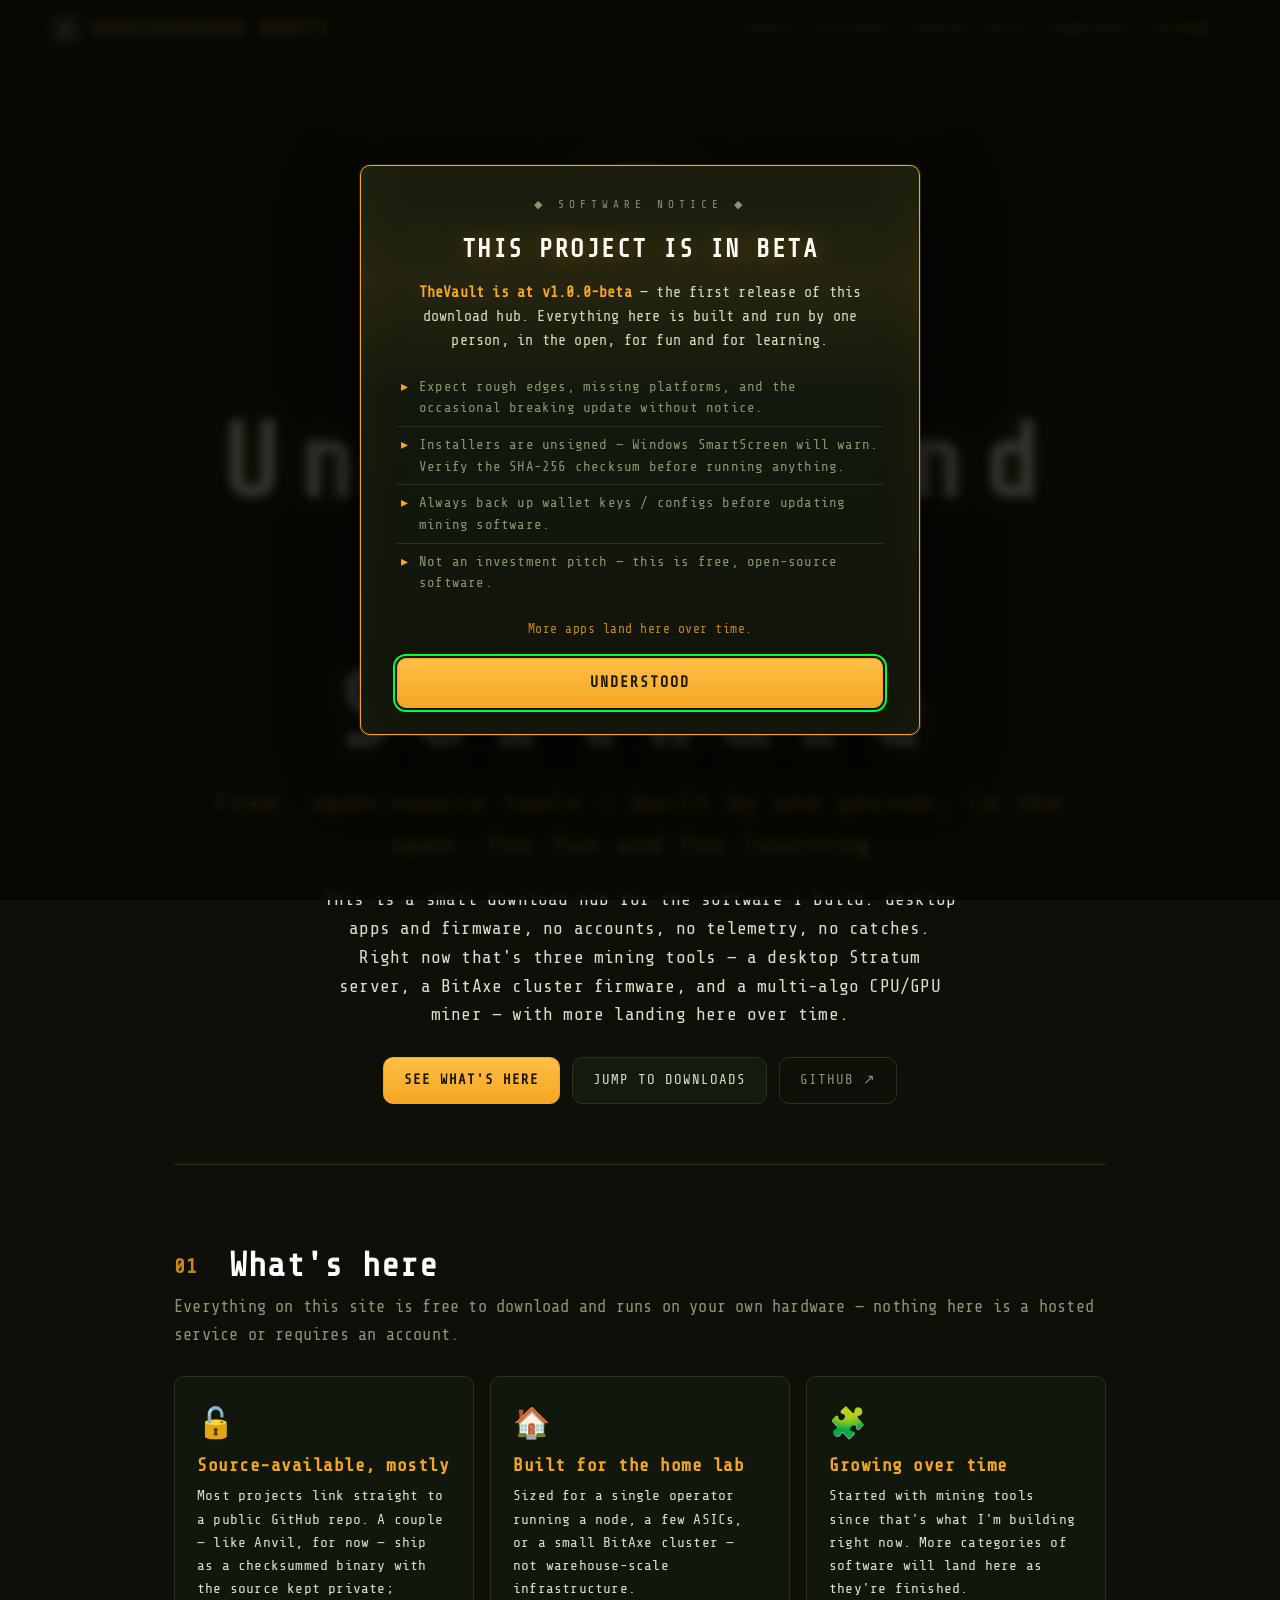
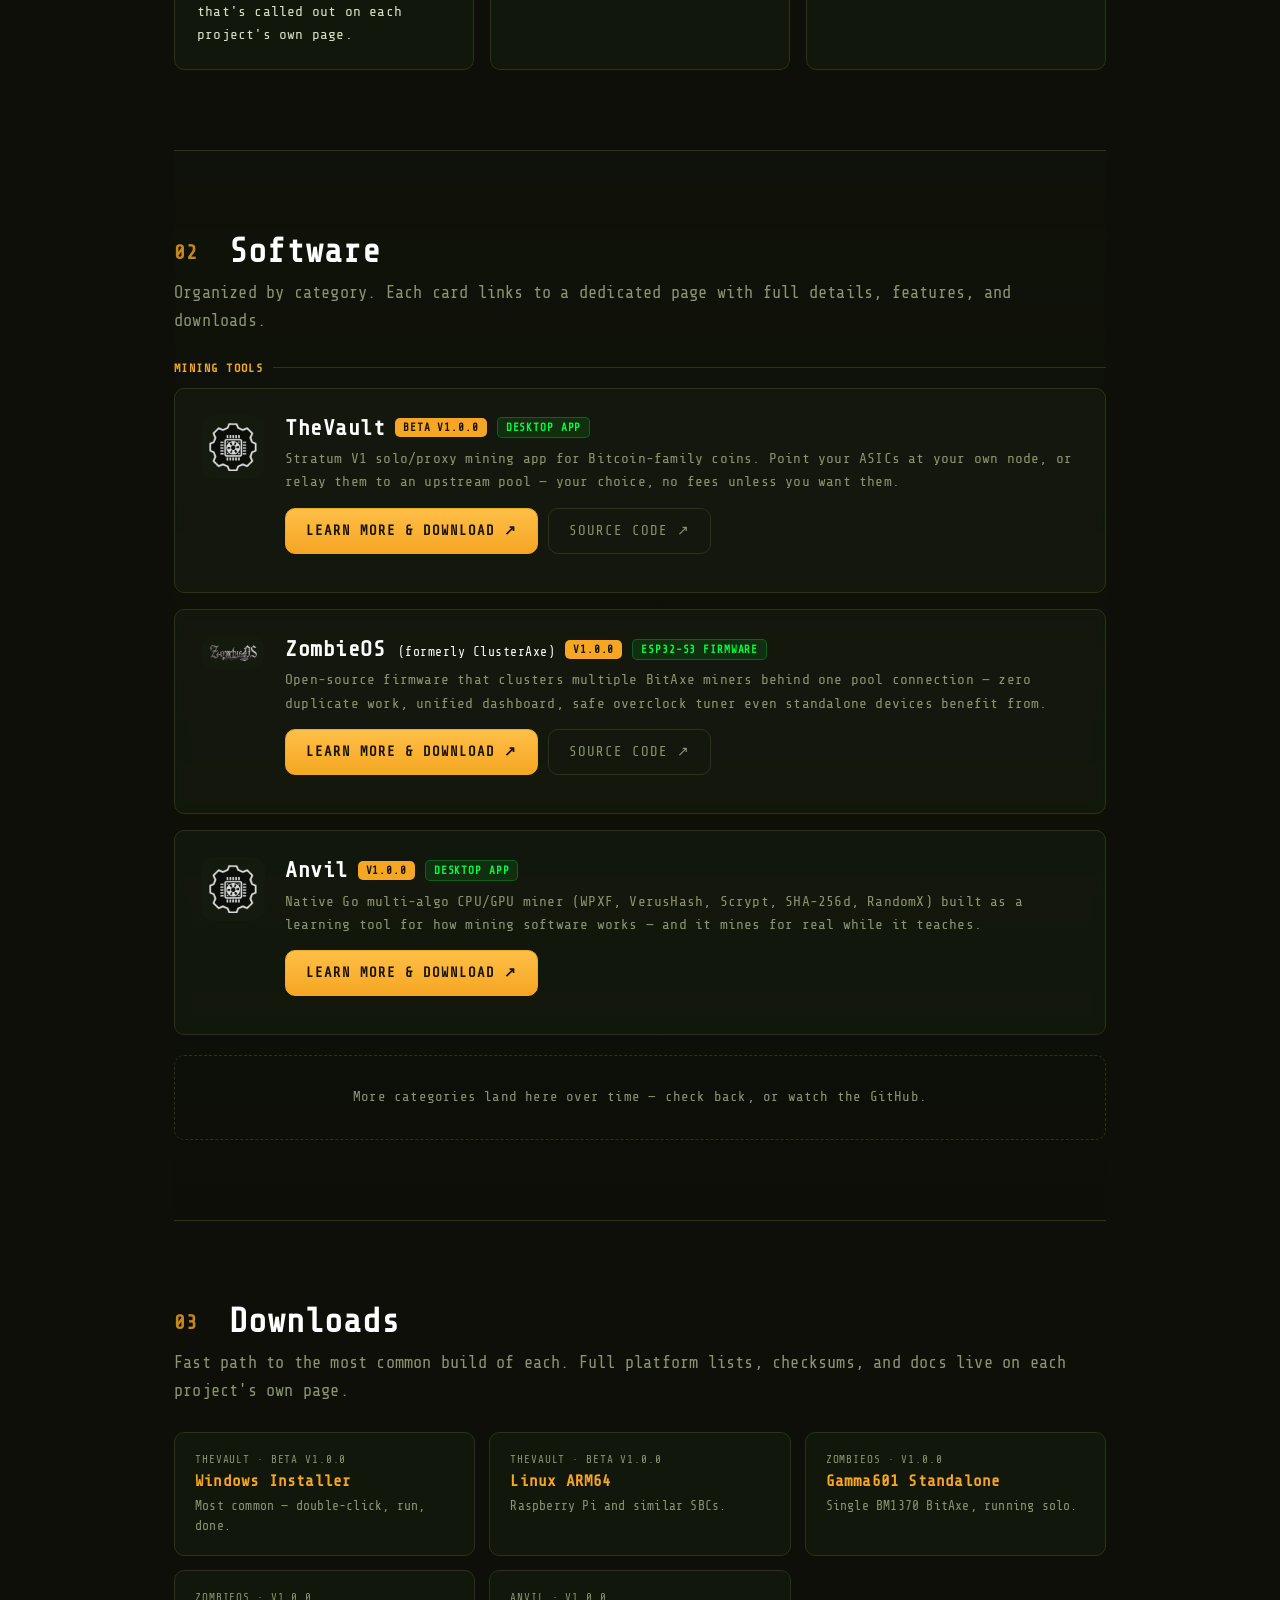
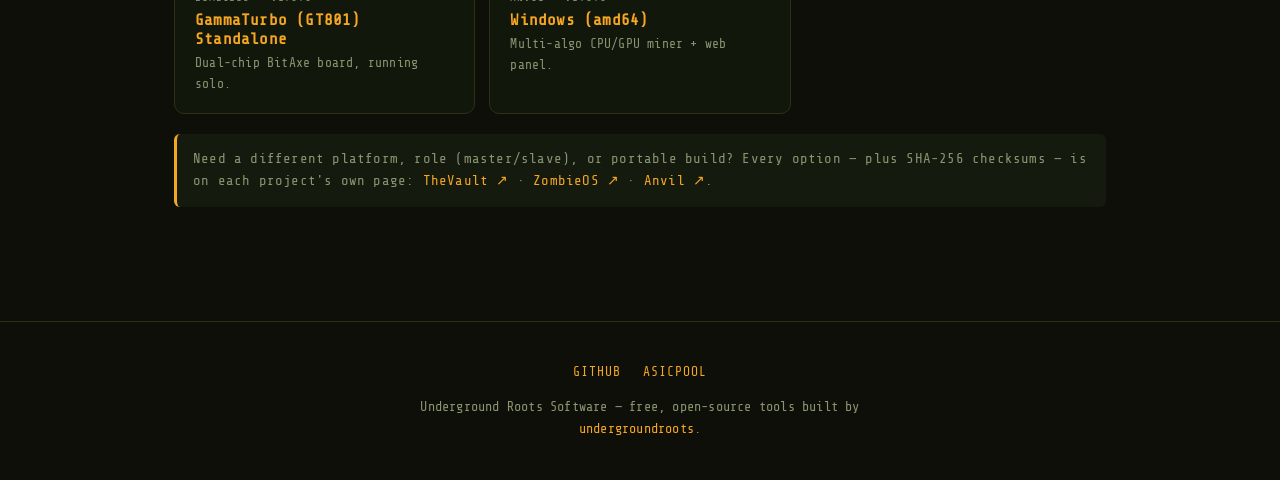
==== commit 575f0ae3: "Add Anvil (v1.0.0) as a third product page Multi-algo CPU/GPU miner, positioned as a learning tool t" ====
--- a/index.html
+++ b/index.html
@@ -5,8 +5,8 @@
 <meta name="viewport" content="width=device-width, initial-scale=1">
 <meta name="color-scheme" content="dark">
 <title>Underground Roots Software — Mining Tools &amp; More by Shae Jones Thomson</title>
-<meta name="description" content="Free, open-source software built by Shae Jones Thomson. Mining tools: TheVault (solo/proxy Stratum app) and ZombieOS (BitAxe cluster firmware). No accounts, no telemetry, source on GitHub.">
-<meta name="keywords" content="underground roots software, open source mining tools, TheVault, ZombieOS, ClusterAxe, bitcoin mining software, bitaxe firmware">
+<meta name="description" content="Free software built by Shae Jones Thomson. Mining tools: TheVault (solo/proxy Stratum app), ZombieOS (BitAxe cluster firmware), and Anvil (multi-algo CPU/GPU miner). No accounts, no telemetry.">
+<meta name="keywords" content="underground roots software, open source mining tools, TheVault, ZombieOS, ClusterAxe, Anvil miner, bitcoin mining software, bitaxe firmware">
 <meta name="author" content="Shae Jones Thomson">
 <meta name="robots" content="index, follow, max-image-preview:large">
 <link rel="canonical" href="https://vault.undergroundroots.ca/">
@@ -32,7 +32,7 @@
 
 <link rel="icon" type="image/x-icon" href="/assets/thevault-favicon.ico">
 <link rel="apple-touch-icon" href="/assets/thevault-logo.png">
-<link rel="stylesheet" href="/assets/style.css?v=202611182300">
+<link rel="stylesheet" href="/assets/style.css?v=202611190800">
 
 <script type="application/ld+json">
 {
@@ -56,7 +56,8 @@
       "@type": "ItemList",
       "itemListElement": [
         { "@type": "SoftwareApplication", "position": 1, "name": "TheVault", "url": "https://vault.undergroundroots.ca/thevault.html", "applicationCategory": "UtilitiesApplication" },
-        { "@type": "SoftwareApplication", "position": 2, "name": "ZombieOS", "url": "https://vault.undergroundroots.ca/zombieos.html", "applicationCategory": "UtilitiesApplication" }
+        { "@type": "SoftwareApplication", "position": 2, "name": "ZombieOS", "url": "https://vault.undergroundroots.ca/zombieos.html", "applicationCategory": "UtilitiesApplication" },
+        { "@type": "SoftwareApplication", "position": 3, "name": "Anvil", "url": "https://vault.undergroundroots.ca/anvil.html", "applicationCategory": "UtilitiesApplication" }
       ]
     }
   ]
@@ -115,7 +116,7 @@
     <img class="hero-logo" src="/assets/thevault-logo.png" alt="Underground Roots Software" width="160" height="160">
     <h1>Underground Roots Software</h1>
     <p class="tag">Free, open-source tools — built by one person, in the open, for fun and for learning.</p>
-    <p class="sub">This is a small download hub for the software I build: desktop apps and firmware, all source-available, no accounts, no telemetry, no catches. Right now that's two mining tools — a desktop Stratum server and a BitAxe cluster firmware — with more landing here over time.</p>
+    <p class="sub">This is a small download hub for the software I build: desktop apps and firmware, no accounts, no telemetry, no catches. Right now that's three mining tools — a desktop Stratum server, a BitAxe cluster firmware, and a multi-algo CPU/GPU miner — with more landing here over time.</p>
     <div class="cta">
       <a class="btn primary" href="#mining-tools">See what's here</a>
       <a class="btn" href="#downloads">Jump to downloads</a>
@@ -125,12 +126,12 @@
 
   <section id="about" class="band">
     <h2><span class="num">01</span> What's here</h2>
-    <p class="lead">Everything on this site is free, open-source, and runs on your own hardware — nothing here is a hosted service or requires an account.</p>
+    <p class="lead">Everything on this site is free to download and runs on your own hardware — nothing here is a hosted service or requires an account.</p>
     <div class="pillars">
       <div class="card">
         <div class="ico">🔓</div>
-        <h3>Source-available</h3>
-        <p>Every project links straight to its GitHub repo. Read the code, build it yourself, or just grab a pre-built binary — your call.</p>
+        <h3>Source-available, mostly</h3>
+        <p>Most projects link straight to a public GitHub repo. A couple — like Anvil, for now — ship as a checksummed binary with the source kept private; that's called out on each project's own page.</p>
       </div>
       <div class="card">
         <div class="ico">🏠</div>
@@ -183,6 +184,21 @@
             </div>
           </div>
         </div>
+
+        <div class="app-card">
+          <img class="app-logo" src="/assets/anvil-logo.png" alt="">
+          <div>
+            <div class="app-head">
+              <h3>Anvil</h3>
+              <span class="badge badge-beta">v1.0.0</span>
+              <span class="badge badge-plat">Desktop App</span>
+            </div>
+            <p class="app-tagline">Native Go multi-algo CPU/GPU miner (WPXF, VerusHash, Scrypt, SHA-256d, RandomX) built as a learning tool for how mining software works — and it mines for real while it teaches.</p>
+            <div class="app-dl">
+              <a class="btn primary" href="/anvil.html">Learn more &amp; download ↗</a>
+            </div>
+          </div>
+        </div>
       </div>
     </div>
 
@@ -213,8 +229,13 @@
         <h3>GammaTurbo (GT801) Standalone</h3>
         <p>Dual-chip BitAxe board, running solo.</p>
       </a>
-    </div>
-    <p class="note" style="margin-top:20px;">Need a different platform, role (master/slave), or portable build? Every option — plus SHA-256 checksums — is on each project's own page: <a href="/thevault.html">TheVault ↗</a> · <a href="/zombieos.html">ZombieOS ↗</a>.</p>
+      <a class="quick-dl" href="/downloads/Anvil-v1.0.0-windows-amd64.zip">
+        <div class="qd-app">Anvil · v1.0.0</div>
+        <h3>Windows (amd64)</h3>
+        <p>Multi-algo CPU/GPU miner + web panel.</p>
+      </a>
+    </div>
+    <p class="note" style="margin-top:20px;">Need a different platform, role (master/slave), or portable build? Every option — plus SHA-256 checksums — is on each project's own page: <a href="/thevault.html">TheVault ↗</a> · <a href="/zombieos.html">ZombieOS ↗</a> · <a href="/anvil.html">Anvil ↗</a>.</p>
   </section>
 
 </main>
@@ -227,9 +248,9 @@
   <p>Underground Roots Software — free, open-source tools built by <a href="https://undergroundroots.ca">undergroundroots</a>.</p>
   <p class="muted" id="visitCount" style="font-size:12px; margin-top:6px;">&bull;</p>
 </footer>
-<script src="/assets/bgfx.js?v=202611182300" defer></script>
-<script src="/assets/beta-notice.js?v=202611182300" defer></script>
-<script src="/assets/asicpool-notice.js?v=202611182300" defer></script>
-<script src="/assets/visit-counter.js?v=202611182300" defer></script>
+<script src="/assets/bgfx.js?v=202611190800" defer></script>
+<script src="/assets/beta-notice.js?v=202611190800" defer></script>
+<script src="/assets/asicpool-notice.js?v=202611190800" defer></script>
+<script src="/assets/visit-counter.js?v=202611190800" defer></script>
 </body>
 </html>
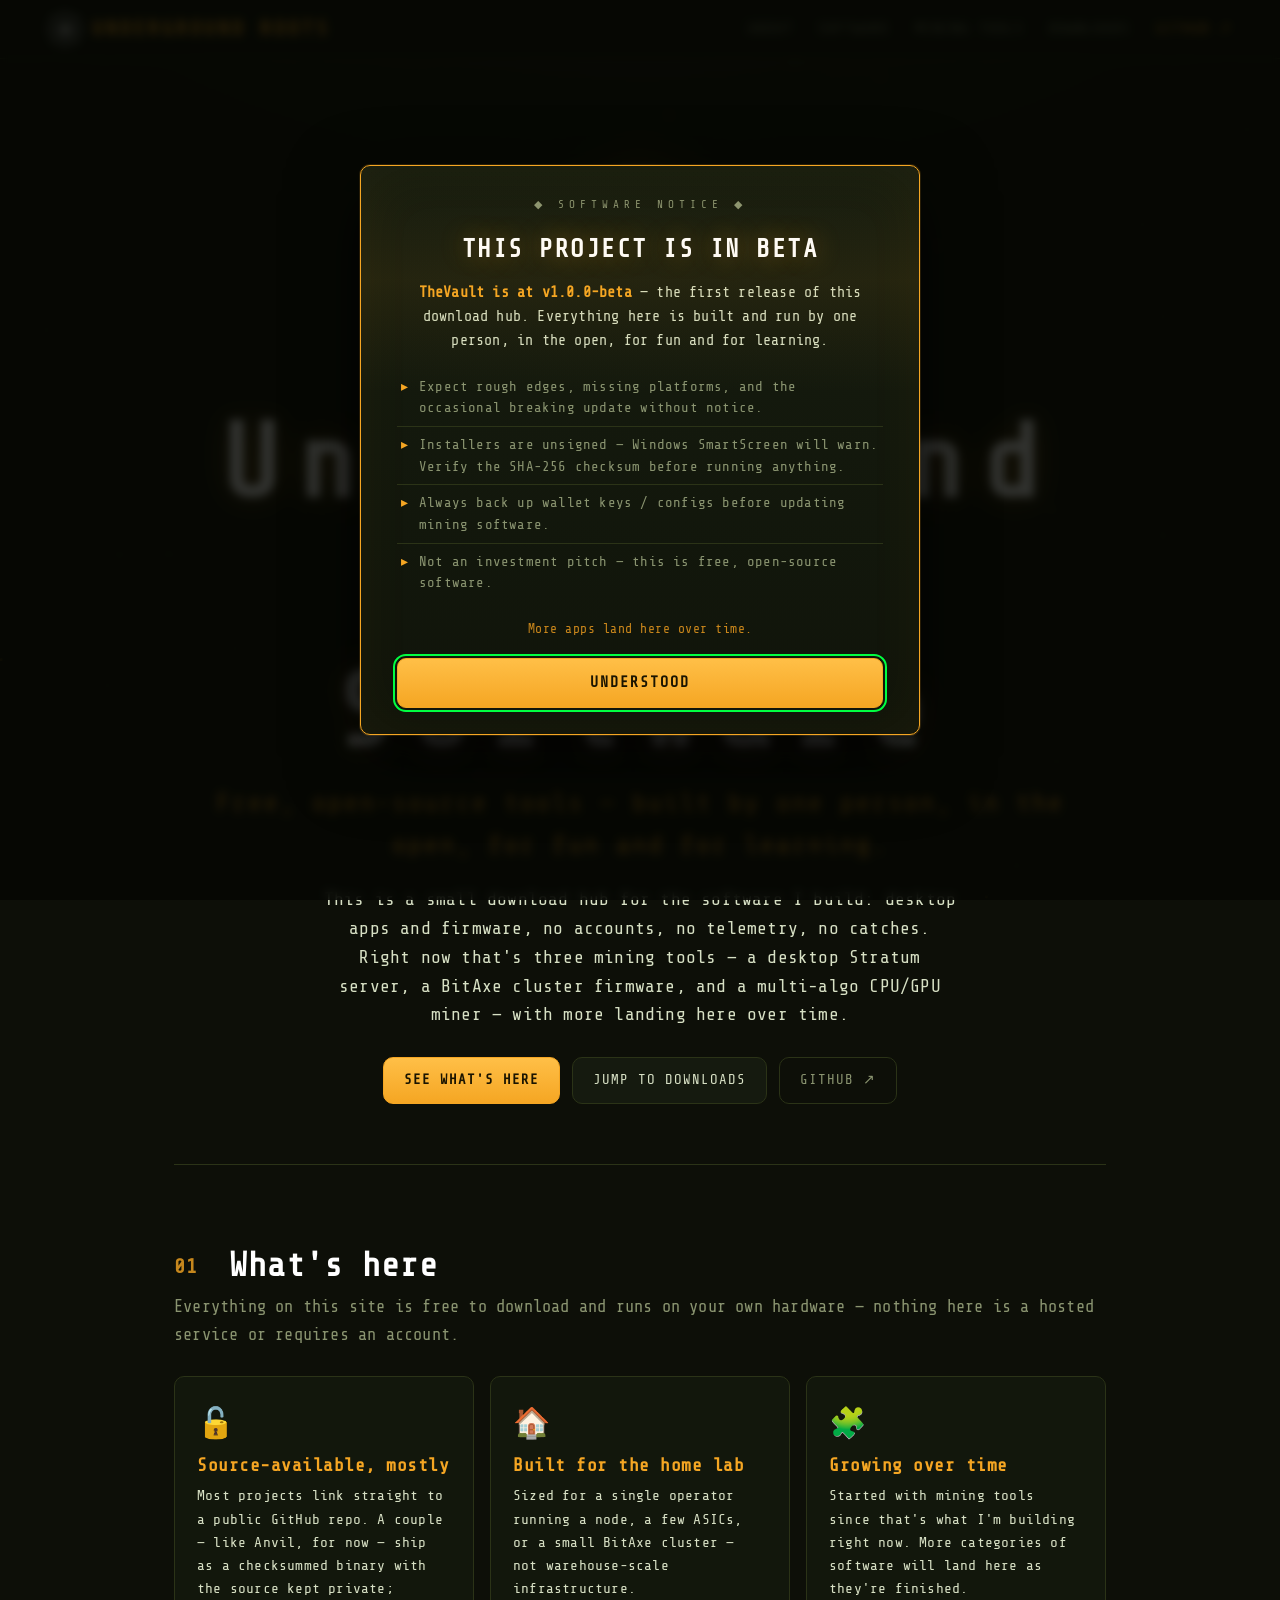
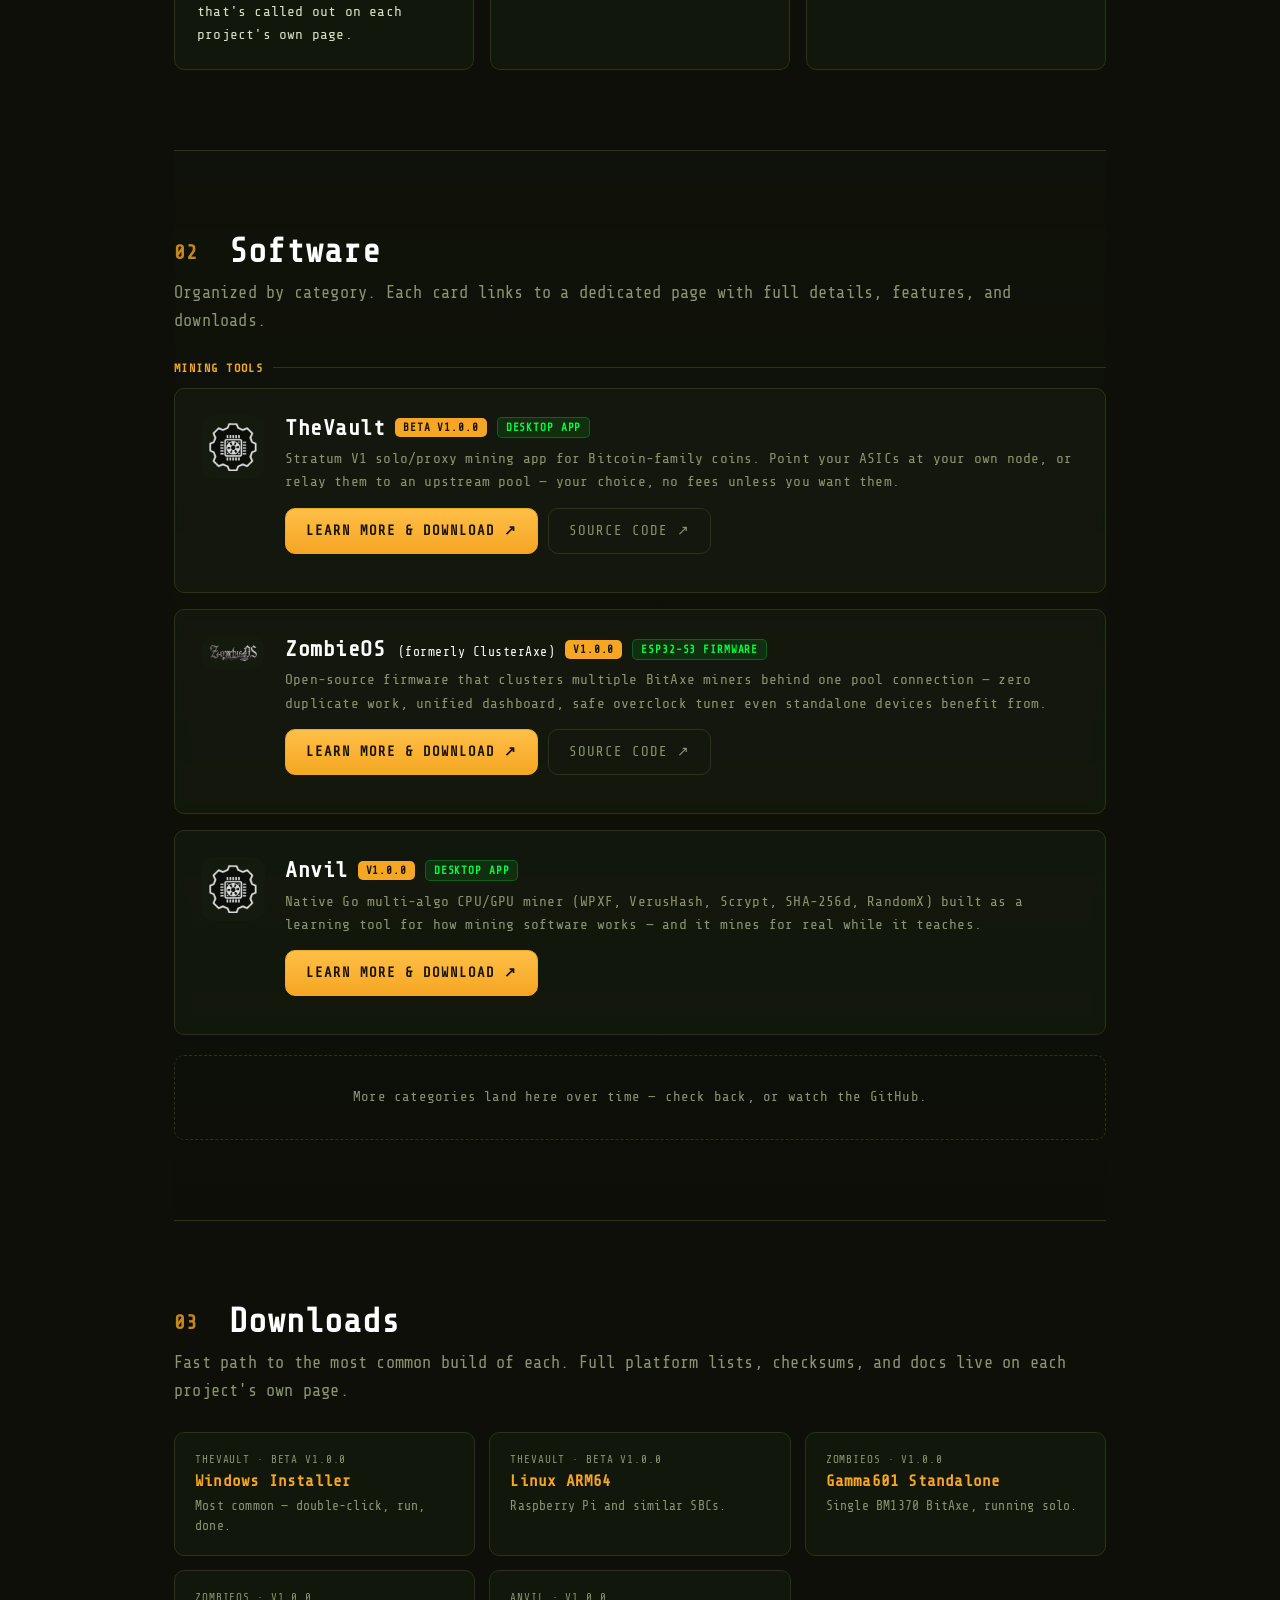
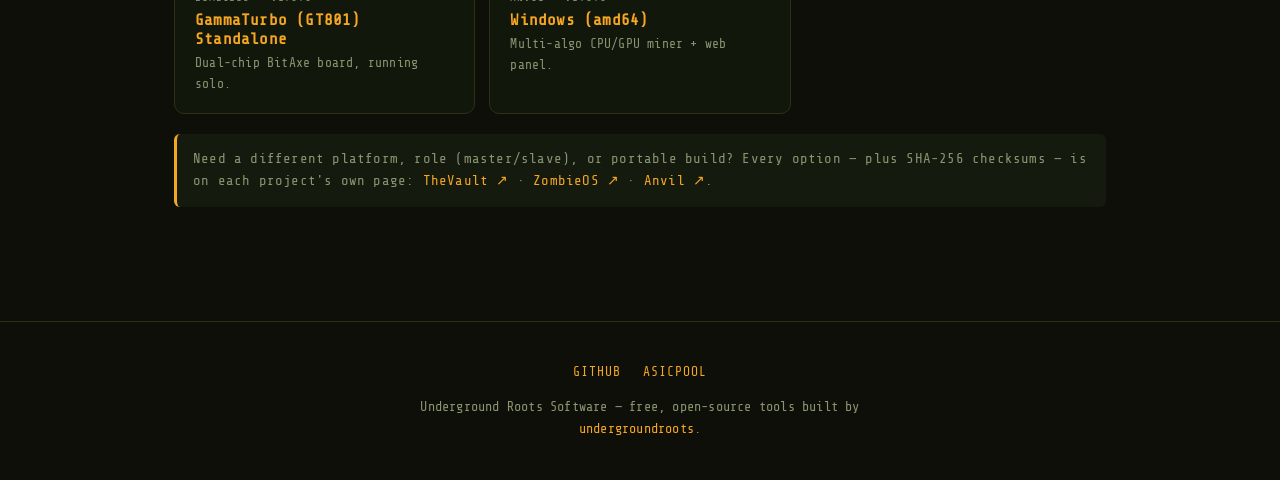
==== commit 0c92de86: "Mobile responsiveness pass: collapsible nav, safer hero typography - Add a hamburger-toggle mobile n" ====
--- a/index.html
+++ b/index.html
@@ -32,7 +32,7 @@
 
 <link rel="icon" type="image/x-icon" href="/assets/thevault-favicon.ico">
 <link rel="apple-touch-icon" href="/assets/thevault-logo.png">
-<link rel="stylesheet" href="/assets/style.css?v=202611190800">
+<link rel="stylesheet" href="/assets/style.css?v=202611191100">
 
 <script type="application/ld+json">
 {
@@ -93,6 +93,11 @@
   .quick-dl .qd-app { font-size: 11px; color: var(--muted); text-transform: uppercase; letter-spacing: .08em; margin-bottom: 4px; }
   .quick-dl h3 { margin: 0 0 4px; color: var(--amber); font-size: 16px; }
   .quick-dl p { margin: 0; font-size: 13px; color: var(--muted); }
+  @media (max-width: 480px) {
+    .app-card { grid-template-columns: 1fr; text-align: center; padding: 20px; }
+    .app-logo { margin: 0 auto; }
+    .app-head { justify-content: center; }
+  }
 </style>
 </head>
 <body>
@@ -101,6 +106,7 @@
 
 <header class="site-nav">
   <a class="brand" href="#top"><img src="/assets/thevault-logo.png" alt="" width="34" height="34"><span>UNDERGROUND ROOTS</span></a>
+  <button class="nav-toggle" id="navToggleBtn" aria-label="Toggle navigation" aria-expanded="false">☰</button>
   <nav>
     <a href="#about">About</a>
     <a href="#software">Software</a>
@@ -248,9 +254,10 @@
   <p>Underground Roots Software — free, open-source tools built by <a href="https://undergroundroots.ca">undergroundroots</a>.</p>
   <p class="muted" id="visitCount" style="font-size:12px; margin-top:6px;">&bull;</p>
 </footer>
-<script src="/assets/bgfx.js?v=202611190800" defer></script>
-<script src="/assets/beta-notice.js?v=202611190800" defer></script>
-<script src="/assets/asicpool-notice.js?v=202611190800" defer></script>
-<script src="/assets/visit-counter.js?v=202611190800" defer></script>
+<script src="/assets/bgfx.js?v=202611191100" defer></script>
+<script src="/assets/beta-notice.js?v=202611191100" defer></script>
+<script src="/assets/asicpool-notice.js?v=202611191100" defer></script>
+<script src="/assets/visit-counter.js?v=202611191100" defer></script>
+<script src="/assets/nav-toggle.js?v=202611191100" defer></script>
 </body>
 </html>
--- a/assets/style.css
+++ b/assets/style.css
@@ -20,7 +20,8 @@
 }
 
 * { box-sizing: border-box; }
-html { scroll-behavior: smooth; }
+html { scroll-behavior: smooth; overflow-x: hidden; }
+img, svg { max-width: 100%; }
 body {
   margin: 0;
   /* base colour only — the gradient wash lives on ::before UNDER #bgfx so the
@@ -72,13 +73,34 @@
 .site-nav nav a:hover { color: var(--green); text-decoration: none; }
 .site-nav .ext { color: var(--amber); }
 
+.nav-toggle {
+  display: none; background: transparent; border: 1px solid var(--line); border-radius: 8px;
+  color: var(--fg); font-size: 20px; line-height: 1; padding: 6px 12px; cursor: pointer;
+}
+.nav-toggle:hover { border-color: var(--amber); color: var(--amber); }
+.nav-toggle:focus-visible { outline: 2px solid var(--green); outline-offset: 2px; }
+
+@media (max-width: 760px) {
+  .site-nav { flex-wrap: wrap; }
+  .nav-toggle { display: inline-flex; align-items: center; justify-content: center; }
+  .site-nav nav {
+    flex-basis: 100%; display: none; flex-direction: column; align-items: stretch;
+    gap: 2px; margin-top: 12px; padding-top: 12px; border-top: 1px solid var(--line);
+  }
+  .site-nav nav.open { display: flex; }
+  .site-nav nav a { width: 100%; padding: 11px 6px; }
+}
+
 main { max-width: 980px; margin: 0 auto; padding: 0 clamp(16px, 5vw, 24px); position: relative; z-index: 1; }
 
 /* hero */
 .hero { text-align: center; padding: clamp(48px, 10vw, 110px) 0 60px; }
 .hero-logo { width: clamp(140px, 30vw, 210px); height: auto; filter: drop-shadow(0 0 24px rgba(245,166,35,.35)); animation: float 6s ease-in-out infinite; }
 @keyframes float { 0%,100% { transform: translateY(0); } 50% { transform: translateY(-10px); } }
-.hero h1 { font-size: clamp(52px, 13vw, 104px); margin: 14px 0 0; letter-spacing: clamp(6px, 3vw, 20px); color: #fff; text-shadow: 0 0 30px rgba(245,166,35,.45); }
+.hero h1 { font-size: clamp(38px, 13vw, 104px); margin: 14px 0 0; letter-spacing: clamp(2px, 3vw, 20px); color: #fff; text-shadow: 0 0 30px rgba(245,166,35,.45); overflow-wrap: break-word; }
+@media (max-width: 480px) {
+  .hero h1 { font-size: clamp(28px, 9vw, 44px); letter-spacing: clamp(1px, 1.2vw, 6px); }
+}
 .hero .tag { font-size: clamp(18px, 4vw, 26px); color: var(--amber); margin: 6px 0 20px; letter-spacing: 2px; }
 .hero .sub { max-width: 640px; margin: 0 auto 28px; color: var(--fg); font-size: clamp(15px, 2.4vw, 18px); }
 .hero .sub b { color: var(--green); }
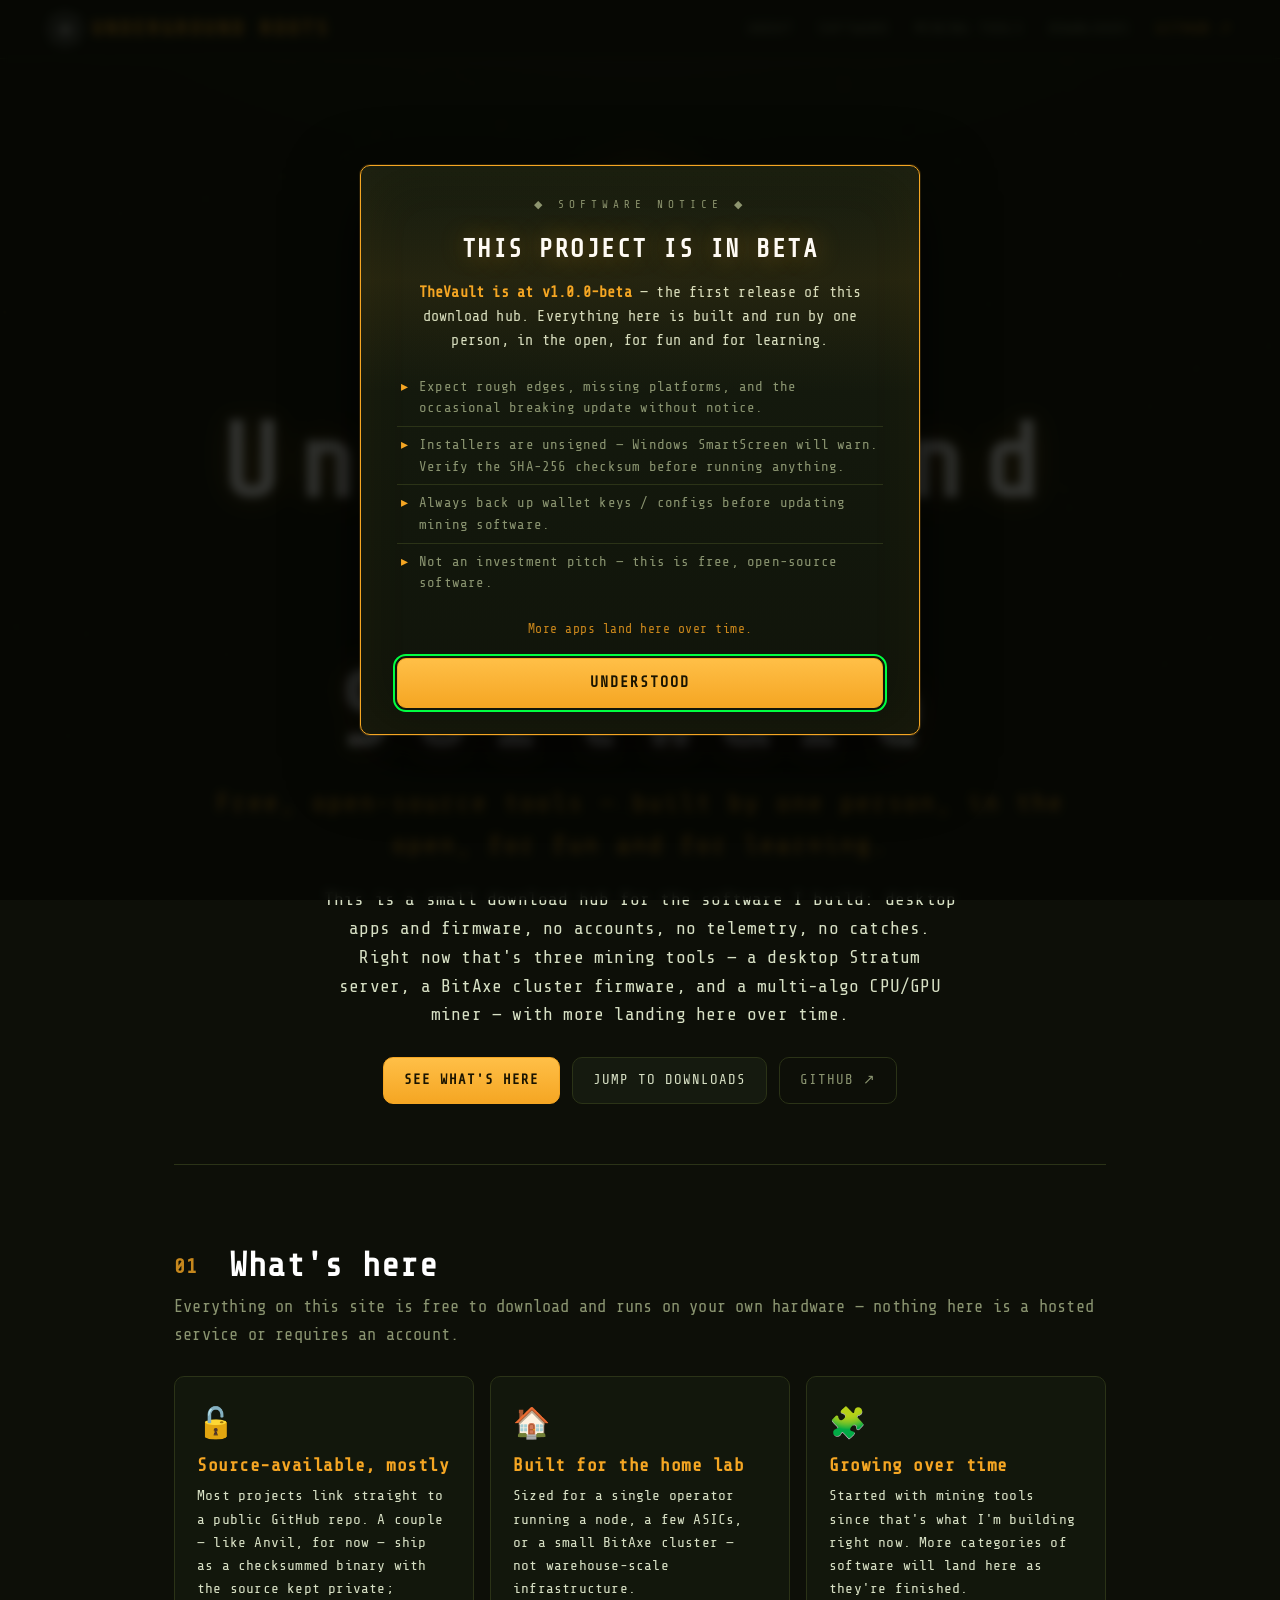
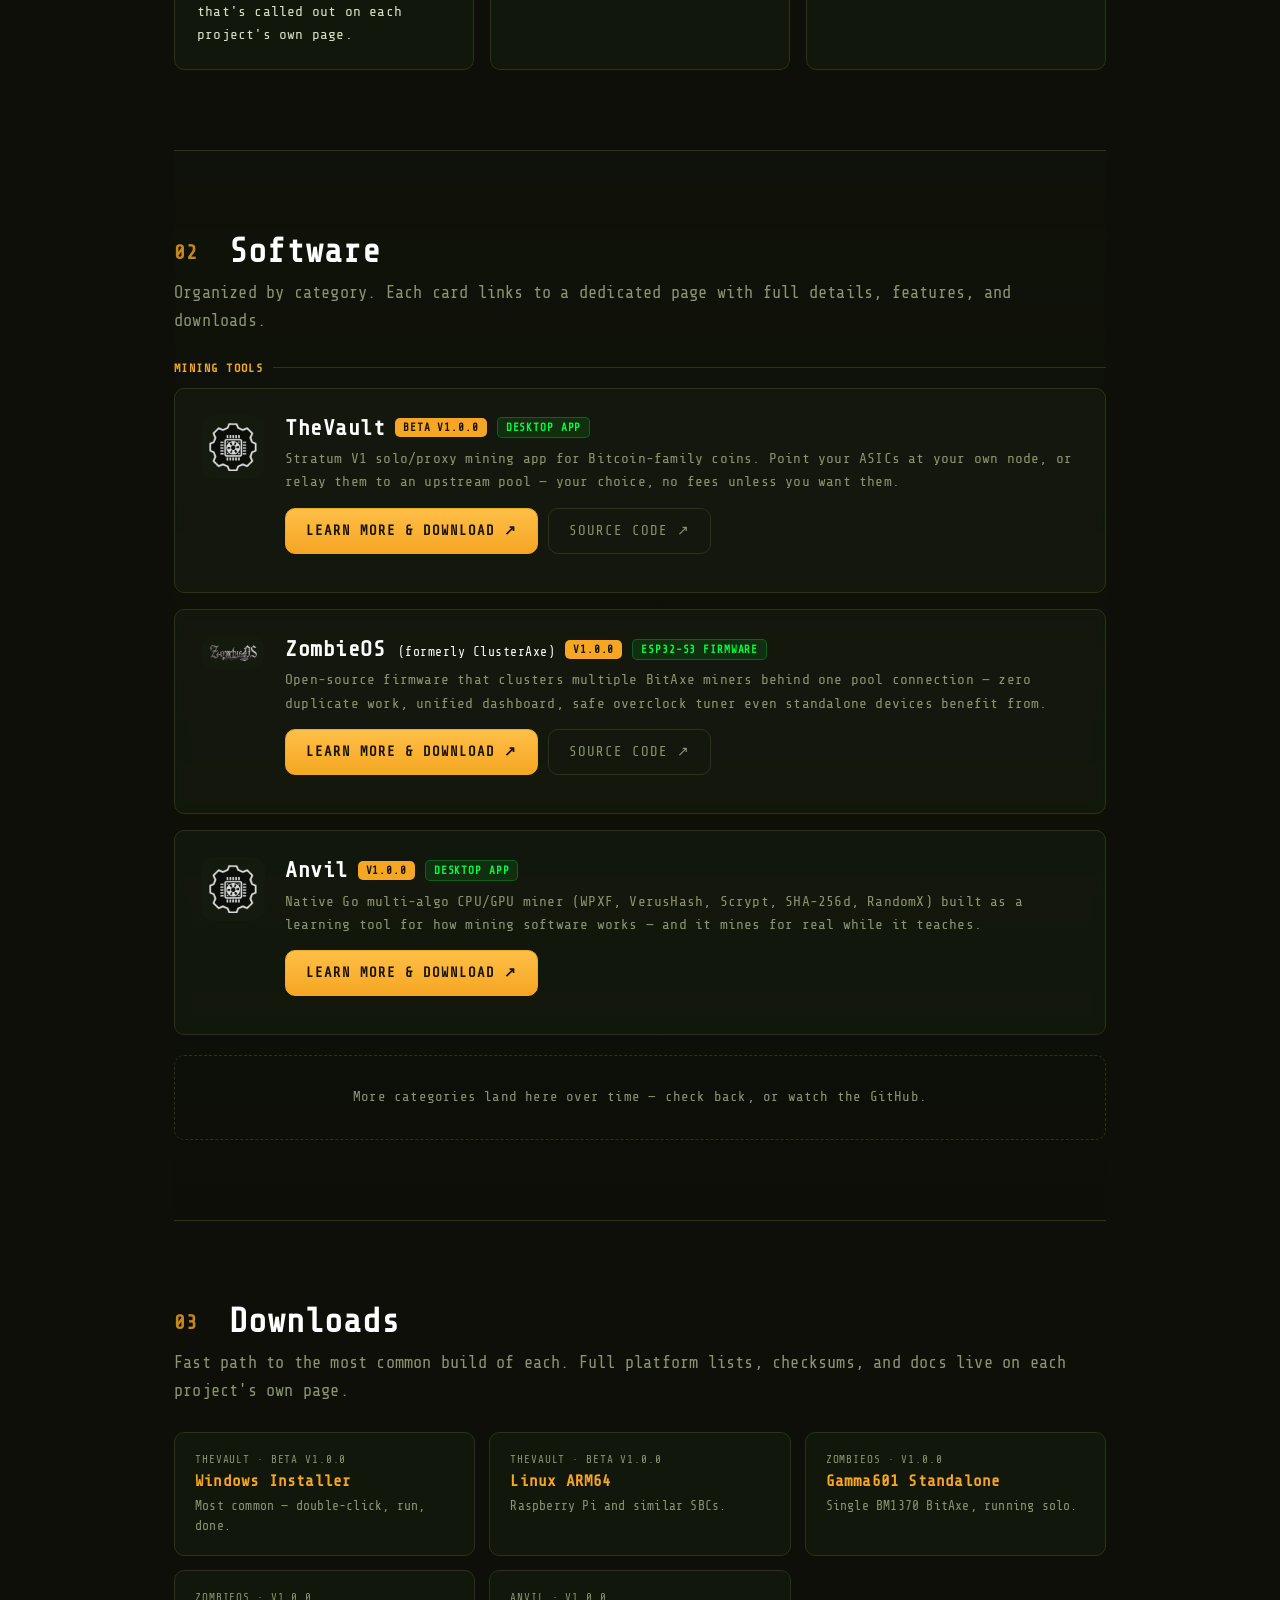
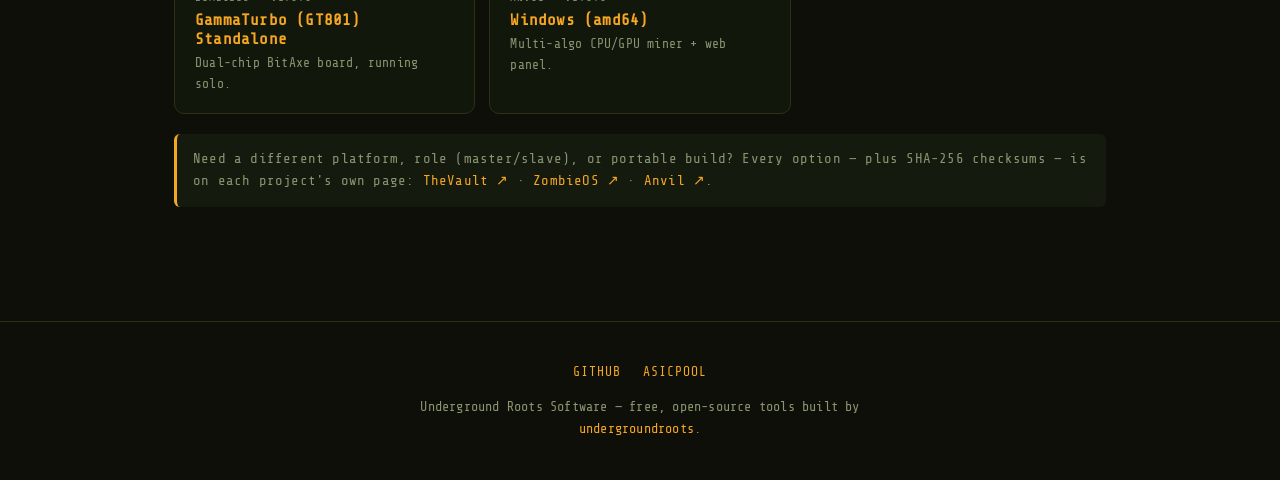
==== commit 03578eff: "TheVault v1.0.1: fix Linux launch failure on current-gen distros v1.0.0's Linux build linked against" ====
--- a/index.html
+++ b/index.html
@@ -32,7 +32,7 @@
 
 <link rel="icon" type="image/x-icon" href="/assets/thevault-favicon.ico">
 <link rel="apple-touch-icon" href="/assets/thevault-logo.png">
-<link rel="stylesheet" href="/assets/style.css?v=202611191100">
+<link rel="stylesheet" href="/assets/style.css?v=202611191300">
 
 <script type="application/ld+json">
 {
@@ -215,12 +215,12 @@
     <h2><span class="num">03</span> Downloads</h2>
     <p class="lead">Fast path to the most common build of each. Full platform lists, checksums, and docs live on each project's own page.</p>
     <div class="quick-dl-grid">
-      <a class="quick-dl" href="/downloads/TheVault-v1.0.0-beta-windows-amd64-installer.exe">
+      <a class="quick-dl" href="/downloads/TheVault-v1.0.1-beta-windows-amd64-installer.exe">
         <div class="qd-app">TheVault · Beta v1.0.0</div>
         <h3>Windows Installer</h3>
         <p>Most common — double-click, run, done.</p>
       </a>
-      <a class="quick-dl" href="/downloads/TheVault-v1.0.0-beta-linux-arm64">
+      <a class="quick-dl" href="/downloads/TheVault-v1.0.1-linux-arm64">
         <div class="qd-app">TheVault · Beta v1.0.0</div>
         <h3>Linux ARM64</h3>
         <p>Raspberry Pi and similar SBCs.</p>
@@ -254,10 +254,10 @@
   <p>Underground Roots Software — free, open-source tools built by <a href="https://undergroundroots.ca">undergroundroots</a>.</p>
   <p class="muted" id="visitCount" style="font-size:12px; margin-top:6px;">&bull;</p>
 </footer>
-<script src="/assets/bgfx.js?v=202611191100" defer></script>
-<script src="/assets/beta-notice.js?v=202611191100" defer></script>
-<script src="/assets/asicpool-notice.js?v=202611191100" defer></script>
-<script src="/assets/visit-counter.js?v=202611191100" defer></script>
-<script src="/assets/nav-toggle.js?v=202611191100" defer></script>
+<script src="/assets/bgfx.js?v=202611191300" defer></script>
+<script src="/assets/beta-notice.js?v=202611191300" defer></script>
+<script src="/assets/asicpool-notice.js?v=202611191300" defer></script>
+<script src="/assets/visit-counter.js?v=202611191300" defer></script>
+<script src="/assets/nav-toggle.js?v=202611191300" defer></script>
 </body>
 </html>
